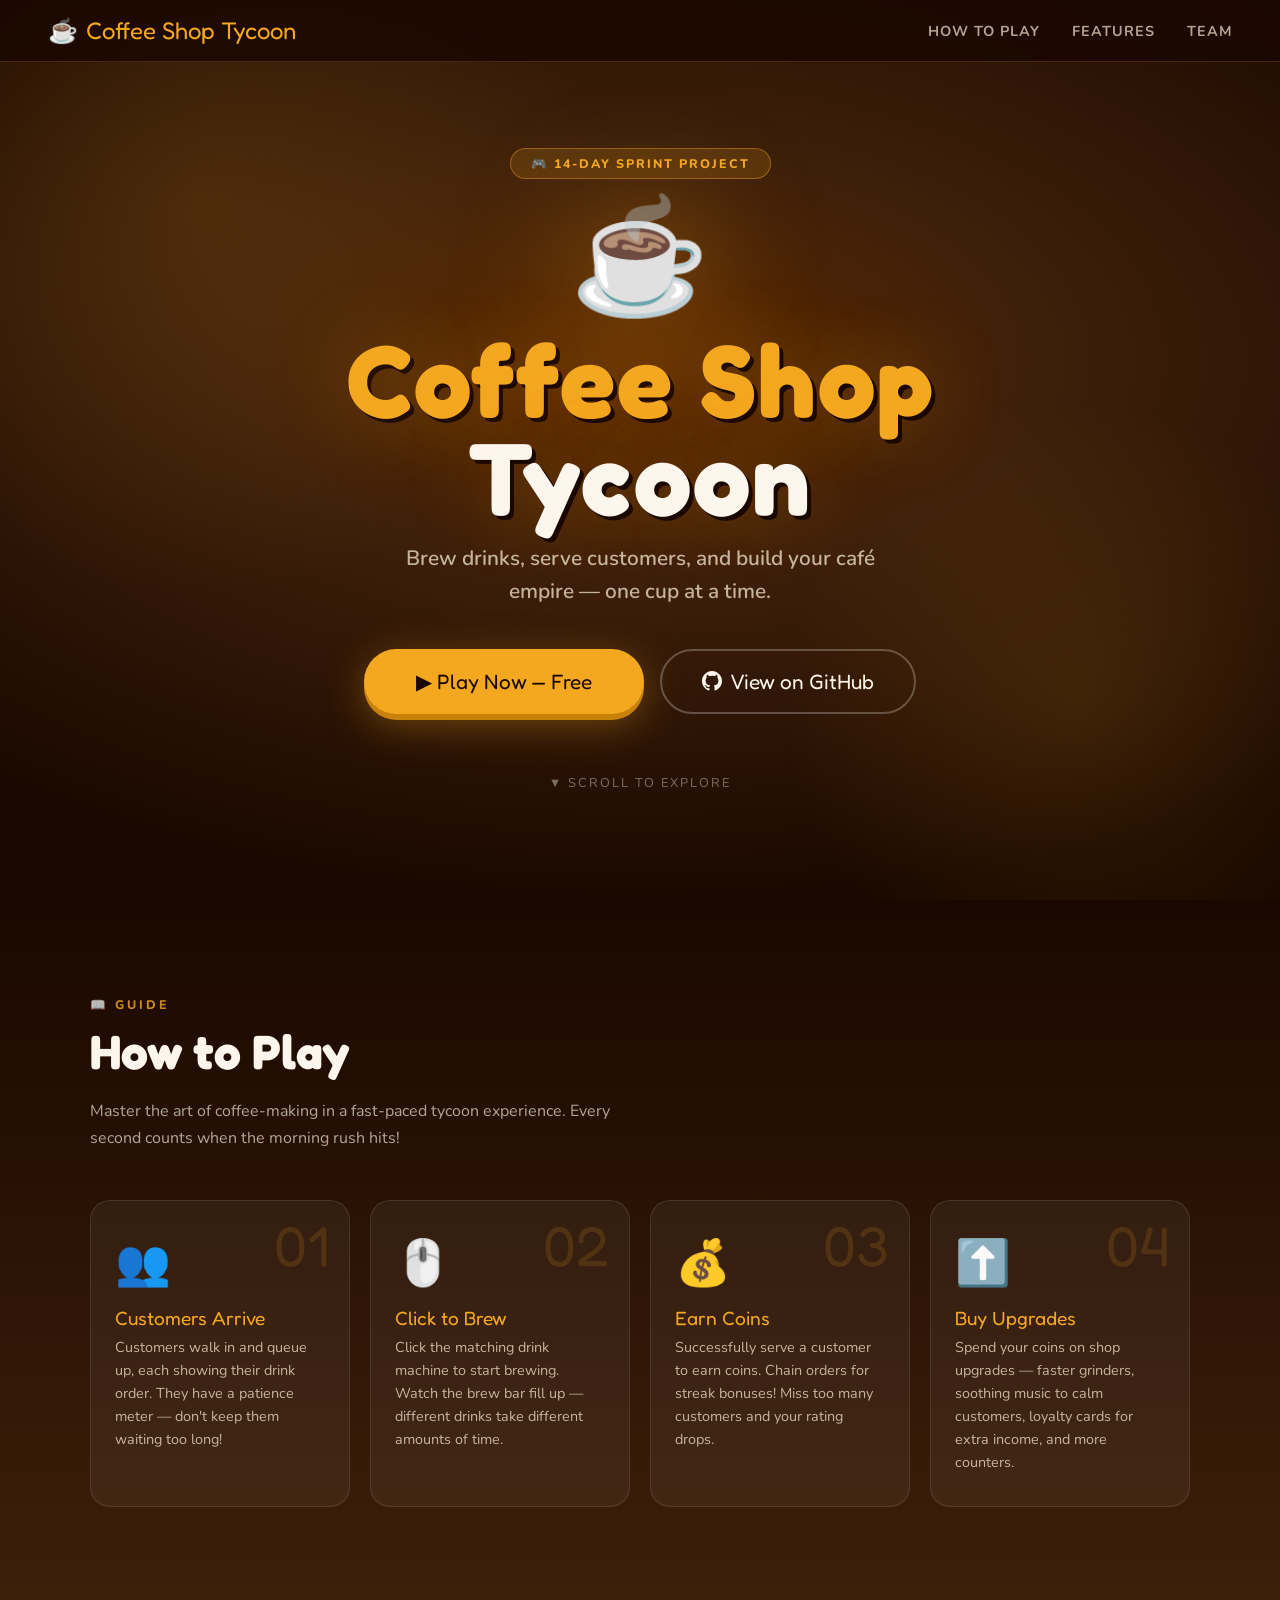
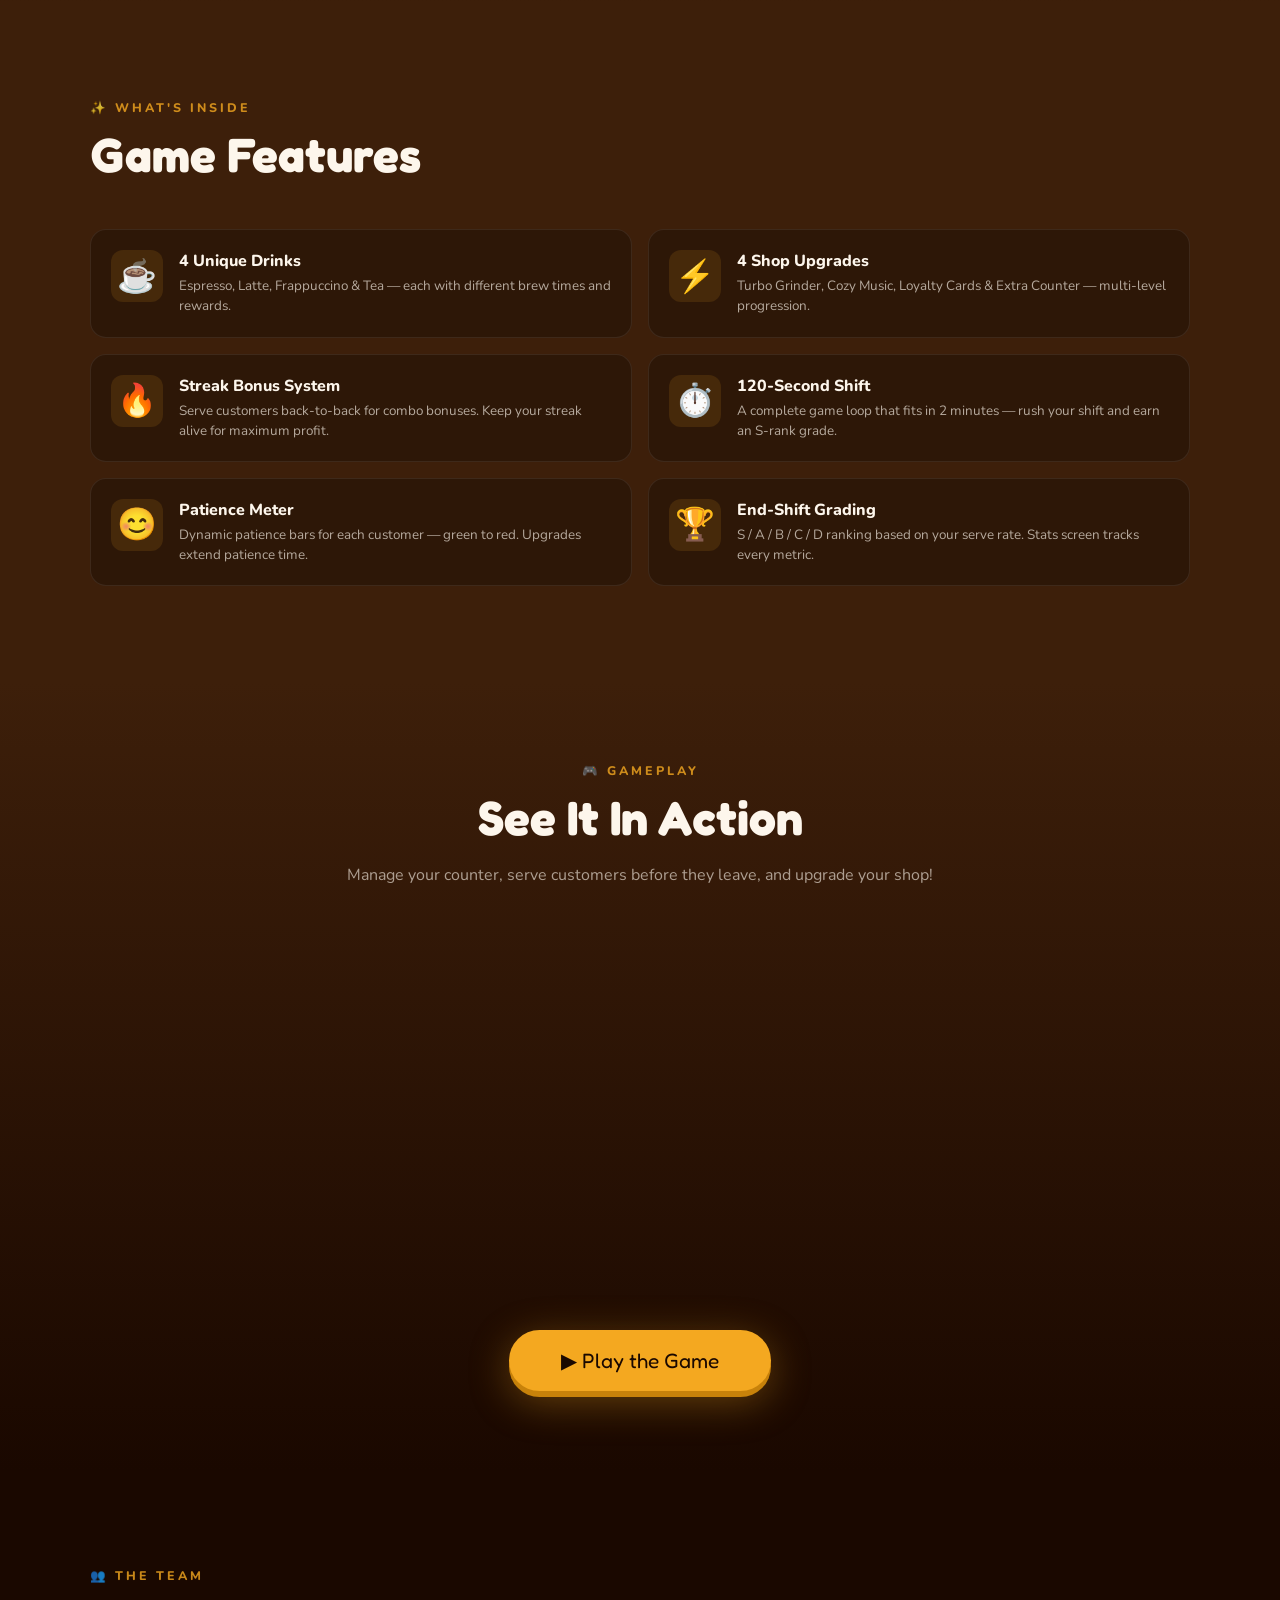
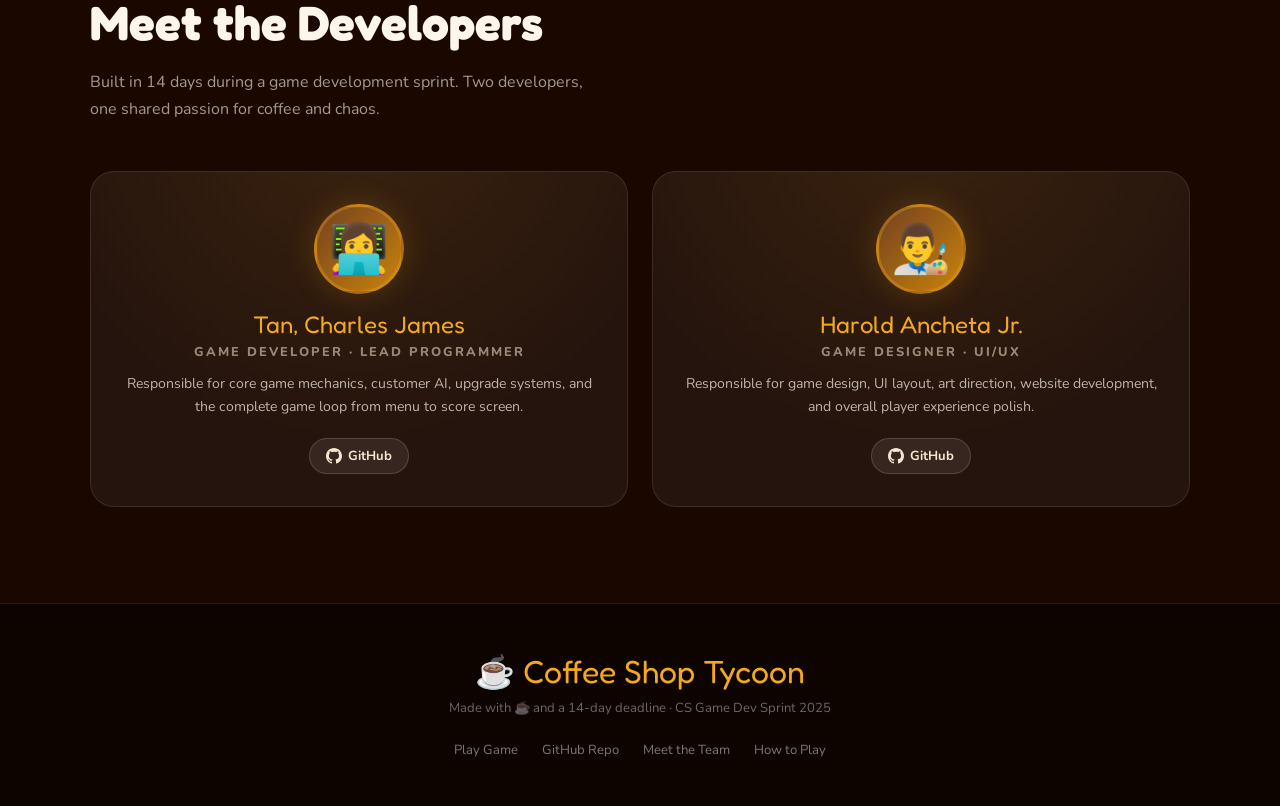
==== index.html @ 0ea5ef0b "Create index.html" ====
<!DOCTYPE html>
<html lang="en">
<head>
<meta charset="UTF-8">
<meta name="viewport" content="width=device-width, initial-scale=1.0">
<title>Coffee Shop Tycoon — Game Landing Page</title>
<link rel="icon" href="data:image/svg+xml,<svg xmlns='http://www.w3.org/2000/svg' viewBox='0 0 100 100'><text y='.9em' font-size='90'>☕</text></svg>">
<style>
@import url('https://fonts.googleapis.com/css2?family=Fredoka+One&family=Nunito:wght@400;600;700;800;900&display=swap');

*, *::before, *::after { margin: 0; padding: 0; box-sizing: border-box; }

:root {
  --brown-dark: #1a0800;
  --brown-mid: #3d1f0a;
  --brown-rich: #6b3a1f;
  --brown-light: #c8855a;
  --cream: #fdf6ec;
  --cream-dark: #f5e6cf;
  --gold: #f4a820;
  --gold-dark: #c8820a;
  --gold-light: #ffd070;
  --green: #4caf76;
  --red: #e05252;
}

html { scroll-behavior: smooth; }

body {
  font-family: 'Nunito', sans-serif;
  background: var(--brown-dark);
  color: var(--cream);
  overflow-x: hidden;
}

/* ===== NAV ===== */
nav {
  position: fixed;
  top: 0; left: 0; right: 0;
  z-index: 100;
  display: flex;
  align-items: center;
  justify-content: space-between;
  padding: 16px 48px;
  background: rgba(26,8,0,0.85);
  backdrop-filter: blur(16px);
  border-bottom: 1px solid rgba(244,168,32,0.2);
}

.nav-logo {
  font-family: 'Fredoka One', cursive;
  font-size: 1.5rem;
  color: var(--gold);
  text-decoration: none;
  display: flex;
  align-items: center;
  gap: 8px;
}

.nav-links { display: flex; gap: 32px; list-style: none; }
.nav-links a {
  text-decoration: none;
  color: var(--cream-dark);
  font-weight: 700;
  font-size: 0.9rem;
  letter-spacing: 1px;
  text-transform: uppercase;
  opacity: 0.7;
  transition: opacity 0.2s, color 0.2s;
}
.nav-links a:hover { opacity: 1; color: var(--gold); }

/* ===== HERO ===== */
.hero {
  min-height: 100vh;
  display: flex;
  flex-direction: column;
  align-items: center;
  justify-content: center;
  text-align: center;
  padding: 120px 24px 80px;
  position: relative;
  overflow: hidden;
  background: radial-gradient(ellipse 80% 60% at 50% 40%, #5a2800 0%, #3d1f0a 40%, #1a0800 100%);
}

.hero-bg {
  position: absolute;
  inset: 0;
  overflow: hidden;
  pointer-events: none;
}

.bg-circle {
  position: absolute;
  border-radius: 50%;
  background: radial-gradient(circle, rgba(244,168,32,0.12) 0%, transparent 70%);
}

.bc1 { width: 800px; height: 800px; top: -200px; left: -200px; }
.bc2 { width: 600px; height: 600px; bottom: -100px; right: -100px; }

.hero-badge {
  background: rgba(244,168,32,0.15);
  border: 1px solid rgba(244,168,32,0.4);
  border-radius: 50px;
  padding: 6px 20px;
  font-size: 0.78rem;
  font-weight: 800;
  letter-spacing: 2px;
  text-transform: uppercase;
  color: var(--gold);
  margin-bottom: 24px;
  display: inline-block;
}

.hero-cup {
  font-size: 7rem;
  line-height: 1;
  margin-bottom: 16px;
  filter: drop-shadow(0 0 60px rgba(244,168,32,0.5));
  animation: heroFloat 3s ease-in-out infinite;
}

@keyframes heroFloat {
  0%, 100% { transform: translateY(0) rotate(-3deg); }
  50% { transform: translateY(-16px) rotate(3deg); }
}

.hero h1 {
  font-family: 'Fredoka One', cursive;
  font-size: clamp(3.5rem, 8vw, 7rem);
  line-height: 0.95;
  color: var(--gold);
  text-shadow: 4px 4px 0 var(--brown-dark), 0 0 80px rgba(244,168,32,0.3);
  margin-bottom: 16px;
  letter-spacing: 2px;
}

.hero h1 span { color: var(--cream); }

.hero-tagline {
  font-size: clamp(1rem, 2vw, 1.3rem);
  color: var(--cream-dark);
  opacity: 0.75;
  max-width: 500px;
  line-height: 1.6;
  margin-bottom: 40px;
  font-weight: 600;
}

.hero-cta {
  display: flex;
  gap: 16px;
  flex-wrap: wrap;
  justify-content: center;
}

.btn-play {
  background: var(--gold);
  color: var(--brown-dark);
  text-decoration: none;
  border-radius: 50px;
  font-family: 'Fredoka One', cursive;
  font-size: 1.3rem;
  padding: 18px 52px;
  box-shadow: 0 6px 0 var(--gold-dark), 0 10px 40px rgba(244,168,32,0.35);
  transition: all 0.15s;
  display: inline-flex;
  align-items: center;
  gap: 8px;
}
.btn-play:hover { transform: translateY(-4px); box-shadow: 0 10px 0 var(--gold-dark), 0 16px 48px rgba(244,168,32,0.4); }
.btn-play:active { transform: translateY(2px); box-shadow: 0 3px 0 var(--gold-dark); }

.btn-outline {
  background: transparent;
  color: var(--cream);
  text-decoration: none;
  border: 2px solid rgba(255,255,255,0.25);
  border-radius: 50px;
  font-family: 'Fredoka One', cursive;
  font-size: 1.3rem;
  padding: 18px 40px;
  transition: all 0.15s;
  display: inline-flex;
  align-items: center;
  gap: 8px;
}
.btn-outline:hover { border-color: var(--gold); color: var(--gold); transform: translateY(-3px); }

.hero-scroll-hint {
  margin-top: 60px;
  font-size: 0.8rem;
  opacity: 0.4;
  letter-spacing: 2px;
  text-transform: uppercase;
  animation: bounce 2s infinite;
}
@keyframes bounce { 0%,100%{transform:translateY(0)}50%{transform:translateY(6px)} }

/* ===== SECTIONS ===== */
section { padding: 96px 24px; }

.section-inner {
  max-width: 1100px;
  margin: 0 auto;
}

.section-label {
  font-size: 0.78rem;
  font-weight: 800;
  letter-spacing: 3px;
  text-transform: uppercase;
  color: var(--gold);
  margin-bottom: 12px;
  opacity: 0.8;
}

.section-title {
  font-family: 'Fredoka One', cursive;
  font-size: clamp(2rem, 4vw, 3rem);
  line-height: 1.1;
  margin-bottom: 20px;
}

/* ===== HOW TO PLAY ===== */
#how-to-play {
  background: linear-gradient(180deg, var(--brown-dark) 0%, var(--brown-mid) 100%);
}

.steps-grid {
  display: grid;
  grid-template-columns: repeat(auto-fit, minmax(220px, 1fr));
  gap: 20px;
  margin-top: 48px;
}

.step-card {
  background: rgba(255,255,255,0.05);
  border: 1px solid rgba(255,255,255,0.1);
  border-radius: 20px;
  padding: 32px 24px;
  position: relative;
  transition: transform 0.2s, border-color 0.2s;
}

.step-card:hover {
  transform: translateY(-6px);
  border-color: rgba(244,168,32,0.4);
}

.step-num {
  font-family: 'Fredoka One', cursive;
  font-size: 3.5rem;
  color: rgba(244,168,32,0.15);
  position: absolute;
  top: 16px;
  right: 20px;
  line-height: 1;
}

.step-icon { font-size: 2.8rem; margin-bottom: 12px; }
.step-title { font-family: 'Fredoka One', cursive; font-size: 1.2rem; color: var(--gold); margin-bottom: 6px; }
.step-desc { font-size: 0.9rem; color: var(--cream-dark); opacity: 0.75; line-height: 1.6; }

/* ===== FEATURES ===== */
#features {
  background: var(--brown-mid);
}

.features-grid {
  display: grid;
  grid-template-columns: 1fr 1fr;
  gap: 16px;
  margin-top: 48px;
}

@media (max-width: 640px) { .features-grid { grid-template-columns: 1fr; } }

.feature-pill {
  display: flex;
  align-items: flex-start;
  gap: 16px;
  background: rgba(0,0,0,0.25);
  border-radius: 16px;
  padding: 20px;
  border: 1px solid rgba(255,255,255,0.08);
}

.feature-pill .fp-icon {
  font-size: 2rem;
  flex-shrink: 0;
  width: 52px;
  height: 52px;
  background: rgba(244,168,32,0.12);
  border-radius: 12px;
  display: flex;
  align-items: center;
  justify-content: center;
}

.fp-text .fp-title { font-weight: 800; font-size: 1rem; margin-bottom: 4px; }
.fp-text .fp-desc { font-size: 0.84rem; opacity: 0.65; line-height: 1.5; }

/* ===== PREVIEW ===== */
#preview {
  background: linear-gradient(180deg, var(--brown-mid) 0%, var(--brown-dark) 100%);
  text-align: center;
}

.preview-window {
  margin: 48px auto 0;
  max-width: 800px;
  background: var(--brown-dark);
  border: 2px solid rgba(244,168,32,0.3);
  border-radius: 20px;
  overflow: hidden;
  box-shadow: 0 30px 80px rgba(0,0,0,0.6), 0 0 0 1px rgba(244,168,32,0.1);
}

.preview-bar {
  background: #111;
  padding: 12px 16px;
  display: flex;
  align-items: center;
  gap: 8px;
}

.preview-dots { display: flex; gap: 6px; }
.dot { width: 12px; height: 12px; border-radius: 50%; }
.dot.red { background: #ff5f57; }
.dot.yellow { background: #febc2e; }
.dot.green { background: #28c840; }

.preview-url {
  flex: 1;
  text-align: center;
  font-size: 0.78rem;
  color: rgba(255,255,255,0.3);
  font-family: monospace;
}

.preview-game-mockup {
  padding: 40px;
  display: grid;
  grid-template-columns: 1fr auto;
  gap: 20px;
  align-items: center;
}

.mockup-screen {
  background: linear-gradient(135deg, #ffe5b0, #ffd080);
  border-radius: 12px;
  height: 240px;
  display: flex;
  flex-direction: column;
  align-items: center;
  justify-content: center;
  gap: 12px;
  border: 2px solid rgba(244,168,32,0.3);
}

.mockup-screen .m-title {
  font-family: 'Fredoka One', cursive;
  font-size: 2rem;
  color: var(--brown-dark);
}

.mockup-customers {
  display: flex;
  gap: 12px;
  font-size: 2rem;
}

.mockup-machines {
  display: flex;
  gap: 8px;
}

.mock-machine {
  background: white;
  border-radius: 10px;
  padding: 8px 12px;
  font-size: 1.4rem;
  border: 2px solid rgba(200,130,60,0.3);
  box-shadow: 0 3px 0 rgba(0,0,0,0.1);
  font-family: 'Fredoka One', cursive;
  font-size: 0.7rem;
  color: var(--brown-dark);
  text-align: center;
}

.mock-machine .mm-icon { font-size: 1.6rem; display: block; }

.mockup-panel {
  background: var(--brown-dark);
  border-radius: 12px;
  padding: 16px;
  width: 120px;
  height: 240px;
  border: 1px solid rgba(244,168,32,0.2);
}

.mock-upg {
  background: rgba(255,255,255,0.05);
  border-radius: 8px;
  padding: 8px;
  margin-bottom: 8px;
  font-size: 0.7rem;
  color: var(--cream-dark);
  opacity: 0.7;
}

/* ===== TEAM ===== */
#team {
  background: var(--brown-dark);
}

.team-grid {
  display: grid;
  grid-template-columns: repeat(auto-fit, minmax(280px, 1fr));
  gap: 24px;
  margin-top: 48px;
}

.team-card {
  background: rgba(255,255,255,0.05);
  border: 1px solid rgba(255,255,255,0.1);
  border-radius: 24px;
  padding: 32px;
  text-align: center;
  transition: transform 0.2s, border-color 0.2s, box-shadow 0.2s;
  position: relative;
  overflow: hidden;
}

.team-card::before {
  content: '';
  position: absolute;
  inset: 0;
  background: radial-gradient(circle at 50% -20%, rgba(244,168,32,0.1) 0%, transparent 70%);
  pointer-events: none;
}

.team-card:hover {
  transform: translateY(-8px);
  border-color: rgba(244,168,32,0.4);
  box-shadow: 0 20px 60px rgba(0,0,0,0.4);
}

.team-avatar {
  width: 90px;
  height: 90px;
  border-radius: 50%;
  background: linear-gradient(135deg, var(--brown-rich), var(--gold-dark));
  display: flex;
  align-items: center;
  justify-content: center;
  font-size: 3rem;
  margin: 0 auto 16px;
  border: 3px solid rgba(244,168,32,0.3);
  box-shadow: 0 0 30px rgba(244,168,32,0.2);
}

.team-name {
  font-family: 'Fredoka One', cursive;
  font-size: 1.5rem;
  color: var(--gold);
  margin-bottom: 4px;
}

.team-role {
  font-size: 0.8rem;
  font-weight: 800;
  letter-spacing: 2px;
  text-transform: uppercase;
  color: var(--cream-dark);
  opacity: 0.55;
  margin-bottom: 12px;
}

.team-desc {
  font-size: 0.88rem;
  line-height: 1.6;
  opacity: 0.7;
  margin-bottom: 20px;
}

.team-links { display: flex; gap: 10px; justify-content: center; }

.team-link {
  display: inline-flex;
  align-items: center;
  gap: 6px;
  text-decoration: none;
  background: rgba(255,255,255,0.08);
  border: 1px solid rgba(255,255,255,0.15);
  border-radius: 50px;
  padding: 8px 16px;
  font-size: 0.82rem;
  font-weight: 700;
  color: var(--cream-dark);
  transition: all 0.15s;
}

.team-link:hover {
  background: var(--gold);
  color: var(--brown-dark);
  border-color: var(--gold);
  transform: translateY(-2px);
}

.team-link svg { width: 16px; height: 16px; fill: currentColor; }

/* ===== FOOTER ===== */
footer {
  background: #0d0400;
  border-top: 1px solid rgba(244,168,32,0.15);
  padding: 48px 24px;
  text-align: center;
}

.footer-logo {
  font-family: 'Fredoka One', cursive;
  font-size: 2rem;
  color: var(--gold);
  margin-bottom: 8px;
}

.footer-sub {
  font-size: 0.82rem;
  opacity: 0.4;
  margin-bottom: 24px;
}

.footer-links { display: flex; gap: 24px; justify-content: center; }
.footer-links a {
  text-decoration: none;
  color: var(--cream-dark);
  font-size: 0.82rem;
  opacity: 0.5;
  transition: opacity 0.2s;
}
.footer-links a:hover { opacity: 1; color: var(--gold); }

/* ===== SCROLL ANIMATIONS ===== */
.reveal {
  opacity: 0;
  transform: translateY(30px);
  transition: opacity 0.6s ease, transform 0.6s ease;
}

.reveal.visible {
  opacity: 1;
  transform: translateY(0);
}

/* ===== RESPONSIVE ===== */
@media (max-width: 768px) {
  nav { padding: 14px 20px; }
  .nav-links { gap: 16px; }
  .preview-game-mockup { grid-template-columns: 1fr; }
  .mockup-panel { display: none; }
  .features-grid { grid-template-columns: 1fr; }
}
</style>
</head>
<body>

<!-- NAV -->
<nav>
  <a class="nav-logo" href="#"><span>☕</span> Coffee Shop Tycoon</a>
  <ul class="nav-links">
    <li><a href="#how-to-play">How to Play</a></li>
    <li><a href="#features">Features</a></li>
    <li><a href="#team">Team</a></li>
  </ul>
</nav>

<!-- HERO -->
<section class="hero">
  <div class="hero-bg">
    <div class="bg-circle bc1"></div>
    <div class="bg-circle bc2"></div>
  </div>
  <div class="hero-badge">🎮 14-Day Sprint Project</div>
  <div class="hero-cup">☕</div>
  <h1>Coffee Shop<br><span>Tycoon</span></h1>
  <p class="hero-tagline">Brew drinks, serve customers, and build your café empire — one cup at a time.</p>
  <div class="hero-cta">
    <a class="btn-play" href="game.html" target="_blank">▶ Play Now — Free</a>
    <a class="btn-outline" href="https://github.com/YOUR-USERNAME/coffee-shop-tycoon" target="_blank">
      <svg viewBox="0 0 24 24" fill="currentColor" width="20" height="20"><path d="M12 0C5.374 0 0 5.373 0 12c0 5.302 3.438 9.8 8.207 11.387.599.111.793-.261.793-.577v-2.234c-3.338.726-4.033-1.416-4.033-1.416-.546-1.387-1.333-1.756-1.333-1.756-1.089-.745.083-.729.083-.729 1.205.084 1.839 1.237 1.839 1.237 1.07 1.834 2.807 1.304 3.492.997.107-.775.418-1.305.762-1.604-2.665-.305-5.467-1.334-5.467-5.931 0-1.311.469-2.381 1.236-3.221-.124-.303-.535-1.524.117-3.176 0 0 1.008-.322 3.301 1.23A11.509 11.509 0 0112 5.803c1.02.005 2.047.138 3.006.404 2.291-1.552 3.297-1.23 3.297-1.23.653 1.653.242 2.874.118 3.176.77.84 1.235 1.911 1.235 3.221 0 4.609-2.807 5.624-5.479 5.921.43.372.823 1.102.823 2.222v3.293c0 .319.192.694.801.576C20.566 21.797 24 17.3 24 12c0-6.627-5.373-12-12-12z"/></svg>
      View on GitHub
    </a>
  </div>
  <div class="hero-scroll-hint">▼ Scroll to explore</div>
</section>

<!-- HOW TO PLAY -->
<section id="how-to-play">
  <div class="section-inner">
    <div class="section-label">📖 Guide</div>
    <h2 class="section-title">How to Play</h2>
    <p style="opacity:0.65;max-width:520px;line-height:1.7;">Master the art of coffee-making in a fast-paced tycoon experience. Every second counts when the morning rush hits!</p>

    <div class="steps-grid">
      <div class="step-card reveal">
        <div class="step-num">01</div>
        <div class="step-icon">👥</div>
        <div class="step-title">Customers Arrive</div>
        <div class="step-desc">Customers walk in and queue up, each showing their drink order. They have a patience meter — don't keep them waiting too long!</div>
      </div>
      <div class="step-card reveal">
        <div class="step-num">02</div>
        <div class="step-icon">🖱️</div>
        <div class="step-title">Click to Brew</div>
        <div class="step-desc">Click the matching drink machine to start brewing. Watch the brew bar fill up — different drinks take different amounts of time.</div>
      </div>
      <div class="step-card reveal">
        <div class="step-num">03</div>
        <div class="step-icon">💰</div>
        <div class="step-title">Earn Coins</div>
        <div class="step-desc">Successfully serve a customer to earn coins. Chain orders for streak bonuses! Miss too many customers and your rating drops.</div>
      </div>
      <div class="step-card reveal">
        <div class="step-num">04</div>
        <div class="step-icon">⬆️</div>
        <div class="step-title">Buy Upgrades</div>
        <div class="step-desc">Spend your coins on shop upgrades — faster grinders, soothing music to calm customers, loyalty cards for extra income, and more counters.</div>
      </div>
    </div>
  </div>
</section>

<!-- FEATURES -->
<section id="features">
  <div class="section-inner">
    <div class="section-label">✨ What's Inside</div>
    <h2 class="section-title">Game Features</h2>

    <div class="features-grid" style="margin-top:48px;">
      <div class="feature-pill reveal">
        <div class="fp-icon">☕</div>
        <div class="fp-text">
          <div class="fp-title">4 Unique Drinks</div>
          <div class="fp-desc">Espresso, Latte, Frappuccino & Tea — each with different brew times and rewards.</div>
        </div>
      </div>
      <div class="feature-pill reveal">
        <div class="fp-icon">⚡</div>
        <div class="fp-text">
          <div class="fp-title">4 Shop Upgrades</div>
          <div class="fp-desc">Turbo Grinder, Cozy Music, Loyalty Cards & Extra Counter — multi-level progression.</div>
        </div>
      </div>
      <div class="feature-pill reveal">
        <div class="fp-icon">🔥</div>
        <div class="fp-text">
          <div class="fp-title">Streak Bonus System</div>
          <div class="fp-desc">Serve customers back-to-back for combo bonuses. Keep your streak alive for maximum profit.</div>
        </div>
      </div>
      <div class="feature-pill reveal">
        <div class="fp-icon">⏱️</div>
        <div class="fp-text">
          <div class="fp-title">120-Second Shift</div>
          <div class="fp-desc">A complete game loop that fits in 2 minutes — rush your shift and earn an S-rank grade.</div>
        </div>
      </div>
      <div class="feature-pill reveal">
        <div class="fp-icon">😊</div>
        <div class="fp-text">
          <div class="fp-title">Patience Meter</div>
          <div class="fp-desc">Dynamic patience bars for each customer — green to red. Upgrades extend patience time.</div>
        </div>
      </div>
      <div class="feature-pill reveal">
        <div class="fp-icon">🏆</div>
        <div class="fp-text">
          <div class="fp-title">End-Shift Grading</div>
          <div class="fp-desc">S / A / B / C / D ranking based on your serve rate. Stats screen tracks every metric.</div>
        </div>
      </div>
    </div>
  </div>
</section>

<!-- PREVIEW -->
<section id="preview" style="background: linear-gradient(180deg, var(--brown-mid) 0%, var(--brown-dark) 100%); text-align:center; padding: 80px 24px;">
  <div class="section-inner">
    <div class="section-label">🎮 Gameplay</div>
    <h2 class="section-title">See It In Action</h2>
    <p style="opacity:0.6;margin-bottom:0;">Manage your counter, serve customers before they leave, and upgrade your shop!</p>

    <div class="preview-window reveal" style="margin-top:48px;">
      <div class="preview-bar">
        <div class="preview-dots">
          <div class="dot red"></div>
          <div class="dot yellow"></div>
          <div class="dot green"></div>
        </div>
        <div class="preview-url">☕ Coffee Shop Tycoon — Shift in Progress</div>
      </div>
      <div class="preview-game-mockup">
        <div class="mockup-screen">
          <div class="m-title">☕ Coffee Shop Tycoon</div>
          <div style="font-size:0.8rem;color:var(--brown-mid);font-weight:800;opacity:0.7;">CUSTOMER QUEUE</div>
          <div class="mockup-customers">👩 👨 👵</div>
          <div style="display:flex;gap:6px;margin-top:8px;">
            <div style="background:white;border-radius:6px;padding:3px 8px;font-size:0.65rem;font-weight:800;color:#3d1f0a;border:2px solid #c8855a;">☕ Espresso</div>
            <div style="background:white;border-radius:6px;padding:3px 8px;font-size:0.65rem;font-weight:800;color:#3d1f0a;border:2px solid #c8855a;">🥛 Latte</div>
            <div style="background:white;border-radius:6px;padding:3px 8px;font-size:0.65rem;font-weight:800;color:#3d1f0a;border:2px solid #c8855a;">🍵 Tea</div>
          </div>
          <div style="font-size:0.7rem;color:var(--brown-mid);opacity:0.6;margin-top:8px;">DRINK MACHINES</div>
          <div class="mockup-machines">
            <div class="mock-machine"><span class="mm-icon">☕</span>Espresso</div>
            <div class="mock-machine"><span class="mm-icon">🥛</span>Latte</div>
            <div class="mock-machine"><span class="mm-icon">🧊</span>Frappe</div>
            <div class="mock-machine"><span class="mm-icon">🍵</span>Tea</div>
          </div>
        </div>
        <div class="mockup-panel">
          <div style="font-family:'Fredoka One',cursive;font-size:0.8rem;color:var(--gold);text-align:center;padding-bottom:8px;border-bottom:1px solid rgba(255,255,255,0.1);margin-bottom:8px;">⬆ Upgrades</div>
          <div class="mock-upg">⚡ Turbo Grinder<br><span style="color:var(--gold);font-size:0.65rem;">$30</span></div>
          <div class="mock-upg">🎵 Cozy Music<br><span style="color:var(--gold);font-size:0.65rem;">$40</span></div>
          <div class="mock-upg">💳 Loyalty Cards<br><span style="color:var(--gold);font-size:0.65rem;">$50</span></div>
          <div class="mock-upg">🪑 Extra Counter<br><span style="color:var(--gold);font-size:0.65rem;">$60</span></div>
        </div>
      </div>
    </div>

    <a class="btn-play" href="game.html" target="_blank" style="margin-top:32px;display:inline-flex;">▶ Play the Game</a>
  </div>
</section>

<!-- TEAM -->
<section id="team">
  <div class="section-inner">
    <div class="section-label">👥 The Team</div>
    <h2 class="section-title">Meet the Developers</h2>
    <p style="opacity:0.6;max-width:500px;line-height:1.7;">Built in 14 days during a game development sprint. Two developers, one shared passion for coffee and chaos.</p>

    <div class="team-grid" style="margin-top:48px;">

      <!-- TEAM MEMBER 1 -->
      <div class="team-card reveal">
        <div class="team-avatar">👩‍💻</div>
        <div class="team-name">Tan, Charles James</div>
        <div class="team-role">Game Developer · Lead Programmer</div>
        <div class="team-desc">Responsible for core game mechanics, customer AI, upgrade systems, and the complete game loop from menu to score screen.</div>
        <div class="team-links">
          <a class="team-link" href="https://github.com/YOUR-USERNAME" target="_blank">
            <svg viewBox="0 0 24 24"><path d="M12 0C5.374 0 0 5.373 0 12c0 5.302 3.438 9.8 8.207 11.387.599.111.793-.261.793-.577v-2.234c-3.338.726-4.033-1.416-4.033-1.416-.546-1.387-1.333-1.756-1.333-1.756-1.089-.745.083-.729.083-.729 1.205.084 1.839 1.237 1.839 1.237 1.07 1.834 2.807 1.304 3.492.997.107-.775.418-1.305.762-1.604-2.665-.305-5.467-1.334-5.467-5.931 0-1.311.469-2.381 1.236-3.221-.124-.303-.535-1.524.117-3.176 0 0 1.008-.322 3.301 1.23A11.509 11.509 0 0112 5.803c1.02.005 2.047.138 3.006.404 2.291-1.552 3.297-1.23 3.297-1.23.653 1.653.242 2.874.118 3.176.77.84 1.235 1.911 1.235 3.221 0 4.609-2.807 5.624-5.479 5.921.43.372.823 1.102.823 2.222v3.293c0 .319.192.694.801.576C20.566 21.797 24 17.3 24 12c0-6.627-5.373-12-12-12z"/></svg>
            GitHub
          </a>
        </div>
      </div>

      <!-- TEAM MEMBER 2 -->
      <div class="team-card reveal">
        <div class="team-avatar">👨‍🎨</div>
        <div class="team-name">Harold Ancheta Jr.</div>
        <div class="team-role">Game Designer · UI/UX</div>
        <div class="team-desc">Responsible for game design, UI layout, art direction, website development, and overall player experience polish.</div>
        <div class="team-links">
          <a class="team-link" href="https://github.com/PARTNER-USERNAME" target="_blank">
            <svg viewBox="0 0 24 24"><path d="M12 0C5.374 0 0 5.373 0 12c0 5.302 3.438 9.8 8.207 11.387.599.111.793-.261.793-.577v-2.234c-3.338.726-4.033-1.416-4.033-1.416-.546-1.387-1.333-1.756-1.333-1.756-1.089-.745.083-.729.083-.729 1.205.084 1.839 1.237 1.839 1.237 1.07 1.834 2.807 1.304 3.492.997.107-.775.418-1.305.762-1.604-2.665-.305-5.467-1.334-5.467-5.931 0-1.311.469-2.381 1.236-3.221-.124-.303-.535-1.524.117-3.176 0 0 1.008-.322 3.301 1.23A11.509 11.509 0 0112 5.803c1.02.005 2.047.138 3.006.404 2.291-1.552 3.297-1.23 3.297-1.23.653 1.653.242 2.874.118 3.176.77.84 1.235 1.911 1.235 3.221 0 4.609-2.807 5.624-5.479 5.921.43.372.823 1.102.823 2.222v3.293c0 .319.192.694.801.576C20.566 21.797 24 17.3 24 12c0-6.627-5.373-12-12-12z"/></svg>
            GitHub
          </a>
        </div>
      </div>

    </div>
  </div>
</section>

<!-- FOOTER -->
<footer>
  <div class="footer-logo">☕ Coffee Shop Tycoon</div>
  <div class="footer-sub">Made with ☕ and a 14-day deadline · CS Game Dev Sprint 2025</div>
  <div class="footer-links">
    <a href="game.html">Play Game</a>
    <a href="https://github.com/YOUR-USERNAME/coffee-shop-tycoon">GitHub Repo</a>
    <a href="#team">Meet the Team</a>
    <a href="#how-to-play">How to Play</a>
  </div>
</footer>

<script>
// Scroll reveal
const reveals = document.querySelectorAll('.reveal');
const observer = new IntersectionObserver((entries) => {
  entries.forEach((e, i) => {
    if (e.isIntersecting) {
      setTimeout(() => e.target.classList.add('visible'), i * 80);
    }
  });
}, { threshold: 0.1 });
reveals.forEach(el => observer.observe(el));
</script>
</body>
</html>
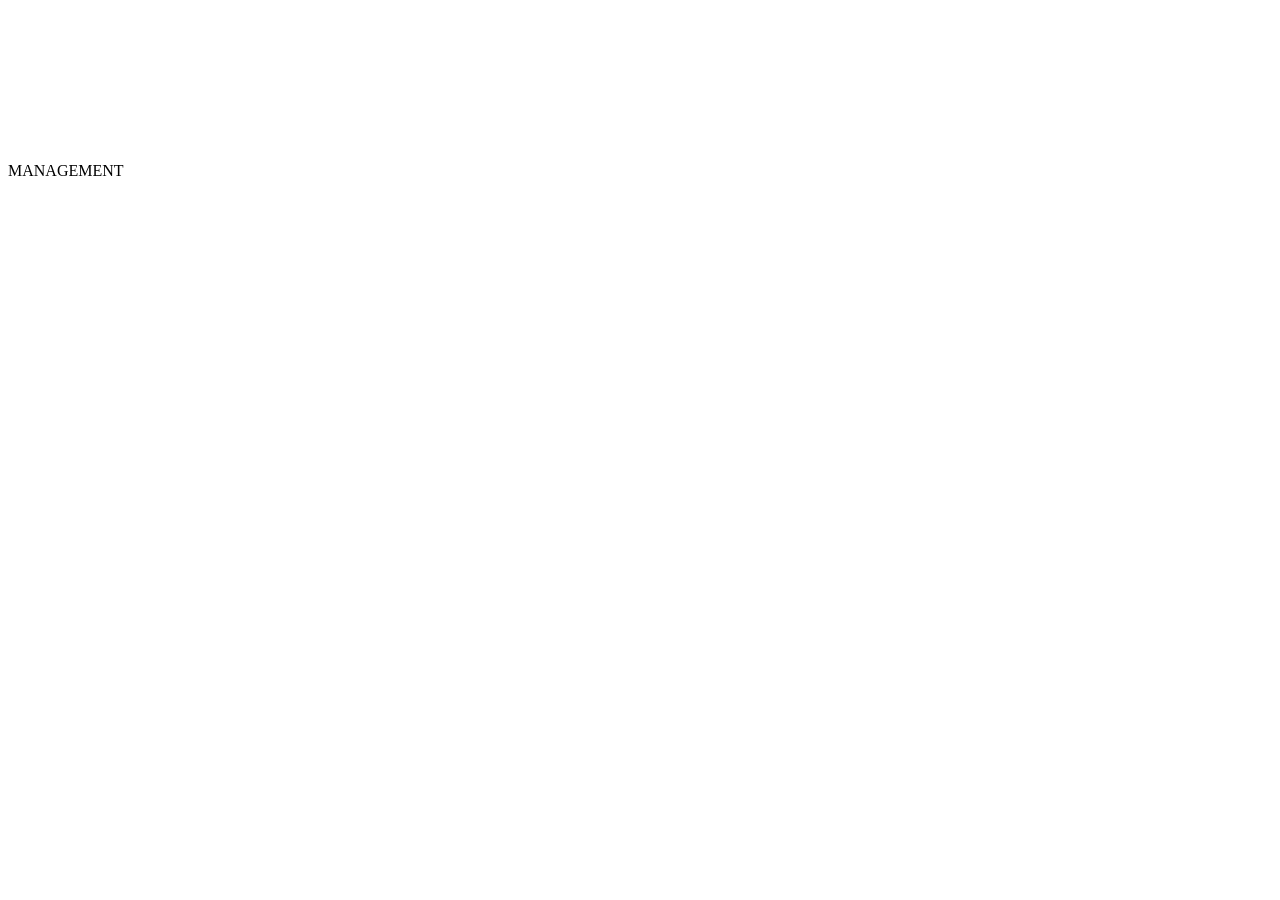
==== commit 8af30989: "Update index.html" ====
--- a/index.html
+++ b/index.html
@@ -1,804 +1,16 @@
+<!-- game.html - Main game file -->
 <!DOCTYPE html>
 <html lang="en">
 <head>
 <meta charset="UTF-8">
 <meta name="viewport" content="width=device-width, initial-scale=1.0">
-<title>Coffee Shop Tycoon — Game Landing Page</title>
-<link rel="icon" href="data:image/svg+xml,<svg xmlns='http://www.w3.org/2000/svg' viewBox='0 0 100 100'><text y='.9em' font-size='90'>☕</text></svg>">
-<style>
-@import url('https://fonts.googleapis.com/css2?family=Fredoka+One&family=Nunito:wght@400;600;700;800;900&display=swap');
-
-*, *::before, *::after { margin: 0; padding: 0; box-sizing: border-box; }
-
-:root {
-  --brown-dark: #1a0800;
-  --brown-mid: #3d1f0a;
-  --brown-rich: #6b3a1f;
-  --brown-light: #c8855a;
-  --cream: #fdf6ec;
-  --cream-dark: #f5e6cf;
-  --gold: #f4a820;
-  --gold-dark: #c8820a;
-  --gold-light: #ffd070;
-  --green: #4caf76;
-  --red: #e05252;
-}
-
-html { scroll-behavior: smooth; }
-
-body {
-  font-family: 'Nunito', sans-serif;
-  background: var(--brown-dark);
-  color: var(--cream);
-  overflow-x: hidden;
-}
-
-/* ===== NAV ===== */
-nav {
-  position: fixed;
-  top: 0; left: 0; right: 0;
-  z-index: 100;
-  display: flex;
-  align-items: center;
-  justify-content: space-between;
-  padding: 16px 48px;
-  background: rgba(26,8,0,0.85);
-  backdrop-filter: blur(16px);
-  border-bottom: 1px solid rgba(244,168,32,0.2);
-}
-
-.nav-logo {
-  font-family: 'Fredoka One', cursive;
-  font-size: 1.5rem;
-  color: var(--gold);
-  text-decoration: none;
-  display: flex;
-  align-items: center;
-  gap: 8px;
-}
-
-.nav-links { display: flex; gap: 32px; list-style: none; }
-.nav-links a {
-  text-decoration: none;
-  color: var(--cream-dark);
-  font-weight: 700;
-  font-size: 0.9rem;
-  letter-spacing: 1px;
-  text-transform: uppercase;
-  opacity: 0.7;
-  transition: opacity 0.2s, color 0.2s;
-}
-.nav-links a:hover { opacity: 1; color: var(--gold); }
-
-/* ===== HERO ===== */
-.hero {
-  min-height: 100vh;
-  display: flex;
-  flex-direction: column;
-  align-items: center;
-  justify-content: center;
-  text-align: center;
-  padding: 120px 24px 80px;
-  position: relative;
-  overflow: hidden;
-  background: radial-gradient(ellipse 80% 60% at 50% 40%, #5a2800 0%, #3d1f0a 40%, #1a0800 100%);
-}
-
-.hero-bg {
-  position: absolute;
-  inset: 0;
-  overflow: hidden;
-  pointer-events: none;
-}
-
-.bg-circle {
-  position: absolute;
-  border-radius: 50%;
-  background: radial-gradient(circle, rgba(244,168,32,0.12) 0%, transparent 70%);
-}
-
-.bc1 { width: 800px; height: 800px; top: -200px; left: -200px; }
-.bc2 { width: 600px; height: 600px; bottom: -100px; right: -100px; }
-
-.hero-badge {
-  background: rgba(244,168,32,0.15);
-  border: 1px solid rgba(244,168,32,0.4);
-  border-radius: 50px;
-  padding: 6px 20px;
-  font-size: 0.78rem;
-  font-weight: 800;
-  letter-spacing: 2px;
-  text-transform: uppercase;
-  color: var(--gold);
-  margin-bottom: 24px;
-  display: inline-block;
-}
-
-.hero-cup {
-  font-size: 7rem;
-  line-height: 1;
-  margin-bottom: 16px;
-  filter: drop-shadow(0 0 60px rgba(244,168,32,0.5));
-  animation: heroFloat 3s ease-in-out infinite;
-}
-
-@keyframes heroFloat {
-  0%, 100% { transform: translateY(0) rotate(-3deg); }
-  50% { transform: translateY(-16px) rotate(3deg); }
-}
-
-.hero h1 {
-  font-family: 'Fredoka One', cursive;
-  font-size: clamp(3.5rem, 8vw, 7rem);
-  line-height: 0.95;
-  color: var(--gold);
-  text-shadow: 4px 4px 0 var(--brown-dark), 0 0 80px rgba(244,168,32,0.3);
-  margin-bottom: 16px;
-  letter-spacing: 2px;
-}
-
-.hero h1 span { color: var(--cream); }
-
-.hero-tagline {
-  font-size: clamp(1rem, 2vw, 1.3rem);
-  color: var(--cream-dark);
-  opacity: 0.75;
-  max-width: 500px;
-  line-height: 1.6;
-  margin-bottom: 40px;
-  font-weight: 600;
-}
-
-.hero-cta {
-  display: flex;
-  gap: 16px;
-  flex-wrap: wrap;
-  justify-content: center;
-}
-
-.btn-play {
-  background: var(--gold);
-  color: var(--brown-dark);
-  text-decoration: none;
-  border-radius: 50px;
-  font-family: 'Fredoka One', cursive;
-  font-size: 1.3rem;
-  padding: 18px 52px;
-  box-shadow: 0 6px 0 var(--gold-dark), 0 10px 40px rgba(244,168,32,0.35);
-  transition: all 0.15s;
-  display: inline-flex;
-  align-items: center;
-  gap: 8px;
-}
-.btn-play:hover { transform: translateY(-4px); box-shadow: 0 10px 0 var(--gold-dark), 0 16px 48px rgba(244,168,32,0.4); }
-.btn-play:active { transform: translateY(2px); box-shadow: 0 3px 0 var(--gold-dark); }
-
-.btn-outline {
-  background: transparent;
-  color: var(--cream);
-  text-decoration: none;
-  border: 2px solid rgba(255,255,255,0.25);
-  border-radius: 50px;
-  font-family: 'Fredoka One', cursive;
-  font-size: 1.3rem;
-  padding: 18px 40px;
-  transition: all 0.15s;
-  display: inline-flex;
-  align-items: center;
-  gap: 8px;
-}
-.btn-outline:hover { border-color: var(--gold); color: var(--gold); transform: translateY(-3px); }
-
-.hero-scroll-hint {
-  margin-top: 60px;
-  font-size: 0.8rem;
-  opacity: 0.4;
-  letter-spacing: 2px;
-  text-transform: uppercase;
-  animation: bounce 2s infinite;
-}
-@keyframes bounce { 0%,100%{transform:translateY(0)}50%{transform:translateY(6px)} }
-
-/* ===== SECTIONS ===== */
-section { padding: 96px 24px; }
-
-.section-inner {
-  max-width: 1100px;
-  margin: 0 auto;
-}
-
-.section-label {
-  font-size: 0.78rem;
-  font-weight: 800;
-  letter-spacing: 3px;
-  text-transform: uppercase;
-  color: var(--gold);
-  margin-bottom: 12px;
-  opacity: 0.8;
-}
-
-.section-title {
-  font-family: 'Fredoka One', cursive;
-  font-size: clamp(2rem, 4vw, 3rem);
-  line-height: 1.1;
-  margin-bottom: 20px;
-}
-
-/* ===== HOW TO PLAY ===== */
-#how-to-play {
-  background: linear-gradient(180deg, var(--brown-dark) 0%, var(--brown-mid) 100%);
-}
-
-.steps-grid {
-  display: grid;
-  grid-template-columns: repeat(auto-fit, minmax(220px, 1fr));
-  gap: 20px;
-  margin-top: 48px;
-}
-
-.step-card {
-  background: rgba(255,255,255,0.05);
-  border: 1px solid rgba(255,255,255,0.1);
-  border-radius: 20px;
-  padding: 32px 24px;
-  position: relative;
-  transition: transform 0.2s, border-color 0.2s;
-}
-
-.step-card:hover {
-  transform: translateY(-6px);
-  border-color: rgba(244,168,32,0.4);
-}
-
-.step-num {
-  font-family: 'Fredoka One', cursive;
-  font-size: 3.5rem;
-  color: rgba(244,168,32,0.15);
-  position: absolute;
-  top: 16px;
-  right: 20px;
-  line-height: 1;
-}
-
-.step-icon { font-size: 2.8rem; margin-bottom: 12px; }
-.step-title { font-family: 'Fredoka One', cursive; font-size: 1.2rem; color: var(--gold); margin-bottom: 6px; }
-.step-desc { font-size: 0.9rem; color: var(--cream-dark); opacity: 0.75; line-height: 1.6; }
-
-/* ===== FEATURES ===== */
-#features {
-  background: var(--brown-mid);
-}
-
-.features-grid {
-  display: grid;
-  grid-template-columns: 1fr 1fr;
-  gap: 16px;
-  margin-top: 48px;
-}
-
-@media (max-width: 640px) { .features-grid { grid-template-columns: 1fr; } }
-
-.feature-pill {
-  display: flex;
-  align-items: flex-start;
-  gap: 16px;
-  background: rgba(0,0,0,0.25);
-  border-radius: 16px;
-  padding: 20px;
-  border: 1px solid rgba(255,255,255,0.08);
-}
-
-.feature-pill .fp-icon {
-  font-size: 2rem;
-  flex-shrink: 0;
-  width: 52px;
-  height: 52px;
-  background: rgba(244,168,32,0.12);
-  border-radius: 12px;
-  display: flex;
-  align-items: center;
-  justify-content: center;
-}
-
-.fp-text .fp-title { font-weight: 800; font-size: 1rem; margin-bottom: 4px; }
-.fp-text .fp-desc { font-size: 0.84rem; opacity: 0.65; line-height: 1.5; }
-
-/* ===== PREVIEW ===== */
-#preview {
-  background: linear-gradient(180deg, var(--brown-mid) 0%, var(--brown-dark) 100%);
-  text-align: center;
-}
-
-.preview-window {
-  margin: 48px auto 0;
-  max-width: 800px;
-  background: var(--brown-dark);
-  border: 2px solid rgba(244,168,32,0.3);
-  border-radius: 20px;
-  overflow: hidden;
-  box-shadow: 0 30px 80px rgba(0,0,0,0.6), 0 0 0 1px rgba(244,168,32,0.1);
-}
-
-.preview-bar {
-  background: #111;
-  padding: 12px 16px;
-  display: flex;
-  align-items: center;
-  gap: 8px;
-}
-
-.preview-dots { display: flex; gap: 6px; }
-.dot { width: 12px; height: 12px; border-radius: 50%; }
-.dot.red { background: #ff5f57; }
-.dot.yellow { background: #febc2e; }
-.dot.green { background: #28c840; }
-
-.preview-url {
-  flex: 1;
-  text-align: center;
-  font-size: 0.78rem;
-  color: rgba(255,255,255,0.3);
-  font-family: monospace;
-}
-
-.preview-game-mockup {
-  padding: 40px;
-  display: grid;
-  grid-template-columns: 1fr auto;
-  gap: 20px;
-  align-items: center;
-}
-
-.mockup-screen {
-  background: linear-gradient(135deg, #ffe5b0, #ffd080);
-  border-radius: 12px;
-  height: 240px;
-  display: flex;
-  flex-direction: column;
-  align-items: center;
-  justify-content: center;
-  gap: 12px;
-  border: 2px solid rgba(244,168,32,0.3);
-}
-
-.mockup-screen .m-title {
-  font-family: 'Fredoka One', cursive;
-  font-size: 2rem;
-  color: var(--brown-dark);
-}
-
-.mockup-customers {
-  display: flex;
-  gap: 12px;
-  font-size: 2rem;
-}
-
-.mockup-machines {
-  display: flex;
-  gap: 8px;
-}
-
-.mock-machine {
-  background: white;
-  border-radius: 10px;
-  padding: 8px 12px;
-  font-size: 1.4rem;
-  border: 2px solid rgba(200,130,60,0.3);
-  box-shadow: 0 3px 0 rgba(0,0,0,0.1);
-  font-family: 'Fredoka One', cursive;
-  font-size: 0.7rem;
-  color: var(--brown-dark);
-  text-align: center;
-}
-
-.mock-machine .mm-icon { font-size: 1.6rem; display: block; }
-
-.mockup-panel {
-  background: var(--brown-dark);
-  border-radius: 12px;
-  padding: 16px;
-  width: 120px;
-  height: 240px;
-  border: 1px solid rgba(244,168,32,0.2);
-}
-
-.mock-upg {
-  background: rgba(255,255,255,0.05);
-  border-radius: 8px;
-  padding: 8px;
-  margin-bottom: 8px;
-  font-size: 0.7rem;
-  color: var(--cream-dark);
-  opacity: 0.7;
-}
-
-/* ===== TEAM ===== */
-#team {
-  background: var(--brown-dark);
-}
-
-.team-grid {
-  display: grid;
-  grid-template-columns: repeat(auto-fit, minmax(280px, 1fr));
-  gap: 24px;
-  margin-top: 48px;
-}
-
-.team-card {
-  background: rgba(255,255,255,0.05);
-  border: 1px solid rgba(255,255,255,0.1);
-  border-radius: 24px;
-  padding: 32px;
-  text-align: center;
-  transition: transform 0.2s, border-color 0.2s, box-shadow 0.2s;
-  position: relative;
-  overflow: hidden;
-}
-
-.team-card::before {
-  content: '';
-  position: absolute;
-  inset: 0;
-  background: radial-gradient(circle at 50% -20%, rgba(244,168,32,0.1) 0%, transparent 70%);
-  pointer-events: none;
-}
-
-.team-card:hover {
-  transform: translateY(-8px);
-  border-color: rgba(244,168,32,0.4);
-  box-shadow: 0 20px 60px rgba(0,0,0,0.4);
-}
-
-.team-avatar {
-  width: 90px;
-  height: 90px;
-  border-radius: 50%;
-  background: linear-gradient(135deg, var(--brown-rich), var(--gold-dark));
-  display: flex;
-  align-items: center;
-  justify-content: center;
-  font-size: 3rem;
-  margin: 0 auto 16px;
-  border: 3px solid rgba(244,168,32,0.3);
-  box-shadow: 0 0 30px rgba(244,168,32,0.2);
-}
-
-.team-name {
-  font-family: 'Fredoka One', cursive;
-  font-size: 1.5rem;
-  color: var(--gold);
-  margin-bottom: 4px;
-}
-
-.team-role {
-  font-size: 0.8rem;
-  font-weight: 800;
-  letter-spacing: 2px;
-  text-transform: uppercase;
-  color: var(--cream-dark);
-  opacity: 0.55;
-  margin-bottom: 12px;
-}
-
-.team-desc {
-  font-size: 0.88rem;
-  line-height: 1.6;
-  opacity: 0.7;
-  margin-bottom: 20px;
-}
-
-.team-links { display: flex; gap: 10px; justify-content: center; }
-
-.team-link {
-  display: inline-flex;
-  align-items: center;
-  gap: 6px;
-  text-decoration: none;
-  background: rgba(255,255,255,0.08);
-  border: 1px solid rgba(255,255,255,0.15);
-  border-radius: 50px;
-  padding: 8px 16px;
-  font-size: 0.82rem;
-  font-weight: 700;
-  color: var(--cream-dark);
-  transition: all 0.15s;
-}
-
-.team-link:hover {
-  background: var(--gold);
-  color: var(--brown-dark);
-  border-color: var(--gold);
-  transform: translateY(-2px);
-}
-
-.team-link svg { width: 16px; height: 16px; fill: currentColor; }
-
-/* ===== FOOTER ===== */
-footer {
-  background: #0d0400;
-  border-top: 1px solid rgba(244,168,32,0.15);
-  padding: 48px 24px;
-  text-align: center;
-}
-
-.footer-logo {
-  font-family: 'Fredoka One', cursive;
-  font-size: 2rem;
-  color: var(--gold);
-  margin-bottom: 8px;
-}
-
-.footer-sub {
-  font-size: 0.82rem;
-  opacity: 0.4;
-  margin-bottom: 24px;
-}
-
-.footer-links { display: flex; gap: 24px; justify-content: center; }
-.footer-links a {
-  text-decoration: none;
-  color: var(--cream-dark);
-  font-size: 0.82rem;
-  opacity: 0.5;
-  transition: opacity 0.2s;
-}
-.footer-links a:hover { opacity: 1; color: var(--gold); }
-
-/* ===== SCROLL ANIMATIONS ===== */
-.reveal {
-  opacity: 0;
-  transform: translateY(30px);
-  transition: opacity 0.6s ease, transform 0.6s ease;
-}
-
-.reveal.visible {
-  opacity: 1;
-  transform: translateY(0);
-}
-
-/* ===== RESPONSIVE ===== */
-@media (max-width: 768px) {
-  nav { padding: 14px 20px; }
-  .nav-links { gap: 16px; }
-  .preview-game-mockup { grid-template-columns: 1fr; }
-  .mockup-panel { display: none; }
-  .features-grid { grid-template-columns: 1fr; }
-}
-</style>
+<title>Coffee Shop Tycoon – Hard Mode Rebalanced</title>
+<link rel="stylesheet" href="style.css">
 </head>
 <body>
-
-<!-- NAV -->
-<nav>
-  <a class="nav-logo" href="#"><span>☕</span> Coffee Shop Tycoon</a>
-  <ul class="nav-links">
-    <li><a href="#how-to-play">How to Play</a></li>
-    <li><a href="#features">Features</a></li>
-    <li><a href="#team">Team</a></li>
-  </ul>
-</nav>
-
-<!-- HERO -->
-<section class="hero">
-  <div class="hero-bg">
-    <div class="bg-circle bc1"></div>
-    <div class="bg-circle bc2"></div>
-  </div>
-  <div class="hero-badge">🎮 14-Day Sprint Project</div>
-  <div class="hero-cup">☕</div>
-  <h1>Coffee Shop<br><span>Tycoon</span></h1>
-  <p class="hero-tagline">Brew drinks, serve customers, and build your café empire — one cup at a time.</p>
-  <div class="hero-cta">
-    <a class="btn-play" href="game.html" target="_blank">▶ Play Now — Free</a>
-    <a class="btn-outline" href="https://github.com/YOUR-USERNAME/coffee-shop-tycoon" target="_blank">
-      <svg viewBox="0 0 24 24" fill="currentColor" width="20" height="20"><path d="M12 0C5.374 0 0 5.373 0 12c0 5.302 3.438 9.8 8.207 11.387.599.111.793-.261.793-.577v-2.234c-3.338.726-4.033-1.416-4.033-1.416-.546-1.387-1.333-1.756-1.333-1.756-1.089-.745.083-.729.083-.729 1.205.084 1.839 1.237 1.839 1.237 1.07 1.834 2.807 1.304 3.492.997.107-.775.418-1.305.762-1.604-2.665-.305-5.467-1.334-5.467-5.931 0-1.311.469-2.381 1.236-3.221-.124-.303-.535-1.524.117-3.176 0 0 1.008-.322 3.301 1.23A11.509 11.509 0 0112 5.803c1.02.005 2.047.138 3.006.404 2.291-1.552 3.297-1.23 3.297-1.23.653 1.653.242 2.874.118 3.176.77.84 1.235 1.911 1.235 3.221 0 4.609-2.807 5.624-5.479 5.921.43.372.823 1.102.823 2.222v3.293c0 .319.192.694.801.576C20.566 21.797 24 17.3 24 12c0-6.627-5.373-12-12-12z"/></svg>
-      View on GitHub
-    </a>
-  </div>
-  <div class="hero-scroll-hint">▼ Scroll to explore</div>
-</section>
-
-<!-- HOW TO PLAY -->
-<section id="how-to-play">
-  <div class="section-inner">
-    <div class="section-label">📖 Guide</div>
-    <h2 class="section-title">How to Play</h2>
-    <p style="opacity:0.65;max-width:520px;line-height:1.7;">Master the art of coffee-making in a fast-paced tycoon experience. Every second counts when the morning rush hits!</p>
-
-    <div class="steps-grid">
-      <div class="step-card reveal">
-        <div class="step-num">01</div>
-        <div class="step-icon">👥</div>
-        <div class="step-title">Customers Arrive</div>
-        <div class="step-desc">Customers walk in and queue up, each showing their drink order. They have a patience meter — don't keep them waiting too long!</div>
-      </div>
-      <div class="step-card reveal">
-        <div class="step-num">02</div>
-        <div class="step-icon">🖱️</div>
-        <div class="step-title">Click to Brew</div>
-        <div class="step-desc">Click the matching drink machine to start brewing. Watch the brew bar fill up — different drinks take different amounts of time.</div>
-      </div>
-      <div class="step-card reveal">
-        <div class="step-num">03</div>
-        <div class="step-icon">💰</div>
-        <div class="step-title">Earn Coins</div>
-        <div class="step-desc">Successfully serve a customer to earn coins. Chain orders for streak bonuses! Miss too many customers and your rating drops.</div>
-      </div>
-      <div class="step-card reveal">
-        <div class="step-num">04</div>
-        <div class="step-icon">⬆️</div>
-        <div class="step-title">Buy Upgrades</div>
-        <div class="step-desc">Spend your coins on shop upgrades — faster grinders, soothing music to calm customers, loyalty cards for extra income, and more counters.</div>
-      </div>
-    </div>
-  </div>
-</section>
-
-<!-- FEATURES -->
-<section id="features">
-  <div class="section-inner">
-    <div class="section-label">✨ What's Inside</div>
-    <h2 class="section-title">Game Features</h2>
-
-    <div class="features-grid" style="margin-top:48px;">
-      <div class="feature-pill reveal">
-        <div class="fp-icon">☕</div>
-        <div class="fp-text">
-          <div class="fp-title">4 Unique Drinks</div>
-          <div class="fp-desc">Espresso, Latte, Frappuccino & Tea — each with different brew times and rewards.</div>
-        </div>
-      </div>
-      <div class="feature-pill reveal">
-        <div class="fp-icon">⚡</div>
-        <div class="fp-text">
-          <div class="fp-title">4 Shop Upgrades</div>
-          <div class="fp-desc">Turbo Grinder, Cozy Music, Loyalty Cards & Extra Counter — multi-level progression.</div>
-        </div>
-      </div>
-      <div class="feature-pill reveal">
-        <div class="fp-icon">🔥</div>
-        <div class="fp-text">
-          <div class="fp-title">Streak Bonus System</div>
-          <div class="fp-desc">Serve customers back-to-back for combo bonuses. Keep your streak alive for maximum profit.</div>
-        </div>
-      </div>
-      <div class="feature-pill reveal">
-        <div class="fp-icon">⏱️</div>
-        <div class="fp-text">
-          <div class="fp-title">120-Second Shift</div>
-          <div class="fp-desc">A complete game loop that fits in 2 minutes — rush your shift and earn an S-rank grade.</div>
-        </div>
-      </div>
-      <div class="feature-pill reveal">
-        <div class="fp-icon">😊</div>
-        <div class="fp-text">
-          <div class="fp-title">Patience Meter</div>
-          <div class="fp-desc">Dynamic patience bars for each customer — green to red. Upgrades extend patience time.</div>
-        </div>
-      </div>
-      <div class="feature-pill reveal">
-        <div class="fp-icon">🏆</div>
-        <div class="fp-text">
-          <div class="fp-title">End-Shift Grading</div>
-          <div class="fp-desc">S / A / B / C / D ranking based on your serve rate. Stats screen tracks every metric.</div>
-        </div>
-      </div>
-    </div>
-  </div>
-</section>
-
-<!-- PREVIEW -->
-<section id="preview" style="background: linear-gradient(180deg, var(--brown-mid) 0%, var(--brown-dark) 100%); text-align:center; padding: 80px 24px;">
-  <div class="section-inner">
-    <div class="section-label">🎮 Gameplay</div>
-    <h2 class="section-title">See It In Action</h2>
-    <p style="opacity:0.6;margin-bottom:0;">Manage your counter, serve customers before they leave, and upgrade your shop!</p>
-
-    <div class="preview-window reveal" style="margin-top:48px;">
-      <div class="preview-bar">
-        <div class="preview-dots">
-          <div class="dot red"></div>
-          <div class="dot yellow"></div>
-          <div class="dot green"></div>
-        </div>
-        <div class="preview-url">☕ Coffee Shop Tycoon — Shift in Progress</div>
-      </div>
-      <div class="preview-game-mockup">
-        <div class="mockup-screen">
-          <div class="m-title">☕ Coffee Shop Tycoon</div>
-          <div style="font-size:0.8rem;color:var(--brown-mid);font-weight:800;opacity:0.7;">CUSTOMER QUEUE</div>
-          <div class="mockup-customers">👩 👨 👵</div>
-          <div style="display:flex;gap:6px;margin-top:8px;">
-            <div style="background:white;border-radius:6px;padding:3px 8px;font-size:0.65rem;font-weight:800;color:#3d1f0a;border:2px solid #c8855a;">☕ Espresso</div>
-            <div style="background:white;border-radius:6px;padding:3px 8px;font-size:0.65rem;font-weight:800;color:#3d1f0a;border:2px solid #c8855a;">🥛 Latte</div>
-            <div style="background:white;border-radius:6px;padding:3px 8px;font-size:0.65rem;font-weight:800;color:#3d1f0a;border:2px solid #c8855a;">🍵 Tea</div>
-          </div>
-          <div style="font-size:0.7rem;color:var(--brown-mid);opacity:0.6;margin-top:8px;">DRINK MACHINES</div>
-          <div class="mockup-machines">
-            <div class="mock-machine"><span class="mm-icon">☕</span>Espresso</div>
-            <div class="mock-machine"><span class="mm-icon">🥛</span>Latte</div>
-            <div class="mock-machine"><span class="mm-icon">🧊</span>Frappe</div>
-            <div class="mock-machine"><span class="mm-icon">🍵</span>Tea</div>
-          </div>
-        </div>
-        <div class="mockup-panel">
-          <div style="font-family:'Fredoka One',cursive;font-size:0.8rem;color:var(--gold);text-align:center;padding-bottom:8px;border-bottom:1px solid rgba(255,255,255,0.1);margin-bottom:8px;">⬆ Upgrades</div>
-          <div class="mock-upg">⚡ Turbo Grinder<br><span style="color:var(--gold);font-size:0.65rem;">$30</span></div>
-          <div class="mock-upg">🎵 Cozy Music<br><span style="color:var(--gold);font-size:0.65rem;">$40</span></div>
-          <div class="mock-upg">💳 Loyalty Cards<br><span style="color:var(--gold);font-size:0.65rem;">$50</span></div>
-          <div class="mock-upg">🪑 Extra Counter<br><span style="color:var(--gold);font-size:0.65rem;">$60</span></div>
-        </div>
-      </div>
-    </div>
-
-    <a class="btn-play" href="game.html" target="_blank" style="margin-top:32px;display:inline-flex;">▶ Play the Game</a>
-  </div>
-</section>
-
-<!-- TEAM -->
-<section id="team">
-  <div class="section-inner">
-    <div class="section-label">👥 The Team</div>
-    <h2 class="section-title">Meet the Developers</h2>
-    <p style="opacity:0.6;max-width:500px;line-height:1.7;">Built in 14 days during a game development sprint. Two developers, one shared passion for coffee and chaos.</p>
-
-    <div class="team-grid" style="margin-top:48px;">
-
-      <!-- TEAM MEMBER 1 -->
-      <div class="team-card reveal">
-        <div class="team-avatar">👩‍💻</div>
-        <div class="team-name">Tan, Charles James</div>
-        <div class="team-role">Game Developer · Lead Programmer</div>
-        <div class="team-desc">Responsible for core game mechanics, customer AI, upgrade systems, and the complete game loop from menu to score screen.</div>
-        <div class="team-links">
-          <a class="team-link" href="https://github.com/YOUR-USERNAME" target="_blank">
-            <svg viewBox="0 0 24 24"><path d="M12 0C5.374 0 0 5.373 0 12c0 5.302 3.438 9.8 8.207 11.387.599.111.793-.261.793-.577v-2.234c-3.338.726-4.033-1.416-4.033-1.416-.546-1.387-1.333-1.756-1.333-1.756-1.089-.745.083-.729.083-.729 1.205.084 1.839 1.237 1.839 1.237 1.07 1.834 2.807 1.304 3.492.997.107-.775.418-1.305.762-1.604-2.665-.305-5.467-1.334-5.467-5.931 0-1.311.469-2.381 1.236-3.221-.124-.303-.535-1.524.117-3.176 0 0 1.008-.322 3.301 1.23A11.509 11.509 0 0112 5.803c1.02.005 2.047.138 3.006.404 2.291-1.552 3.297-1.23 3.297-1.23.653 1.653.242 2.874.118 3.176.77.84 1.235 1.911 1.235 3.221 0 4.609-2.807 5.624-5.479 5.921.43.372.823 1.102.823 2.222v3.293c0 .319.192.694.801.576C20.566 21.797 24 17.3 24 12c0-6.627-5.373-12-12-12z"/></svg>
-            GitHub
-          </a>
-        </div>
-      </div>
-
-      <!-- TEAM MEMBER 2 -->
-      <div class="team-card reveal">
-        <div class="team-avatar">👨‍🎨</div>
-        <div class="team-name">Harold Ancheta Jr.</div>
-        <div class="team-role">Game Designer · UI/UX</div>
-        <div class="team-desc">Responsible for game design, UI layout, art direction, website development, and overall player experience polish.</div>
-        <div class="team-links">
-          <a class="team-link" href="https://github.com/PARTNER-USERNAME" target="_blank">
-            <svg viewBox="0 0 24 24"><path d="M12 0C5.374 0 0 5.373 0 12c0 5.302 3.438 9.8 8.207 11.387.599.111.793-.261.793-.577v-2.234c-3.338.726-4.033-1.416-4.033-1.416-.546-1.387-1.333-1.756-1.333-1.756-1.089-.745.083-.729.083-.729 1.205.084 1.839 1.237 1.839 1.237 1.07 1.834 2.807 1.304 3.492.997.107-.775.418-1.305.762-1.604-2.665-.305-5.467-1.334-5.467-5.931 0-1.311.469-2.381 1.236-3.221-.124-.303-.535-1.524.117-3.176 0 0 1.008-.322 3.301 1.23A11.509 11.509 0 0112 5.803c1.02.005 2.047.138 3.006.404 2.291-1.552 3.297-1.23 3.297-1.23.653 1.653.242 2.874.118 3.176.77.84 1.235 1.911 1.235 3.221 0 4.609-2.807 5.624-5.479 5.921.43.372.823 1.102.823 2.222v3.293c0 .319.192.694.801.576C20.566 21.797 24 17.3 24 12c0-6.627-5.373-12-12-12z"/></svg>
-            GitHub
-          </a>
-        </div>
-      </div>
-
-    </div>
-  </div>
-</section>
-
-<!-- FOOTER -->
-<footer>
-  <div class="footer-logo">☕ Coffee Shop Tycoon</div>
-  <div class="footer-sub">Made with ☕ and a 14-day deadline · CS Game Dev Sprint 2025</div>
-  <div class="footer-links">
-    <a href="game.html">Play Game</a>
-    <a href="https://github.com/YOUR-USERNAME/coffee-shop-tycoon">GitHub Repo</a>
-    <a href="#team">Meet the Team</a>
-    <a href="#how-to-play">How to Play</a>
-  </div>
-</footer>
-
-<script>
-// Scroll reveal
-const reveals = document.querySelectorAll('.reveal');
-const observer = new IntersectionObserver((entries) => {
-  entries.forEach((e, i) => {
-    if (e.isIntersecting) {
-      setTimeout(() => e.target.classList.add('visible'), i * 80);
-    }
-  });
-}, { threshold: 0.1 });
-reveals.forEach(el => observer.observe(el));
-</script>
+<canvas id="c"></canvas>
+<div id="upgrade-panel"><div class="upg-title">MANAGEMENT</div></div>
+<div id="event-log"></div>
+<script src="script.js"></script>
 </body>
 </html>
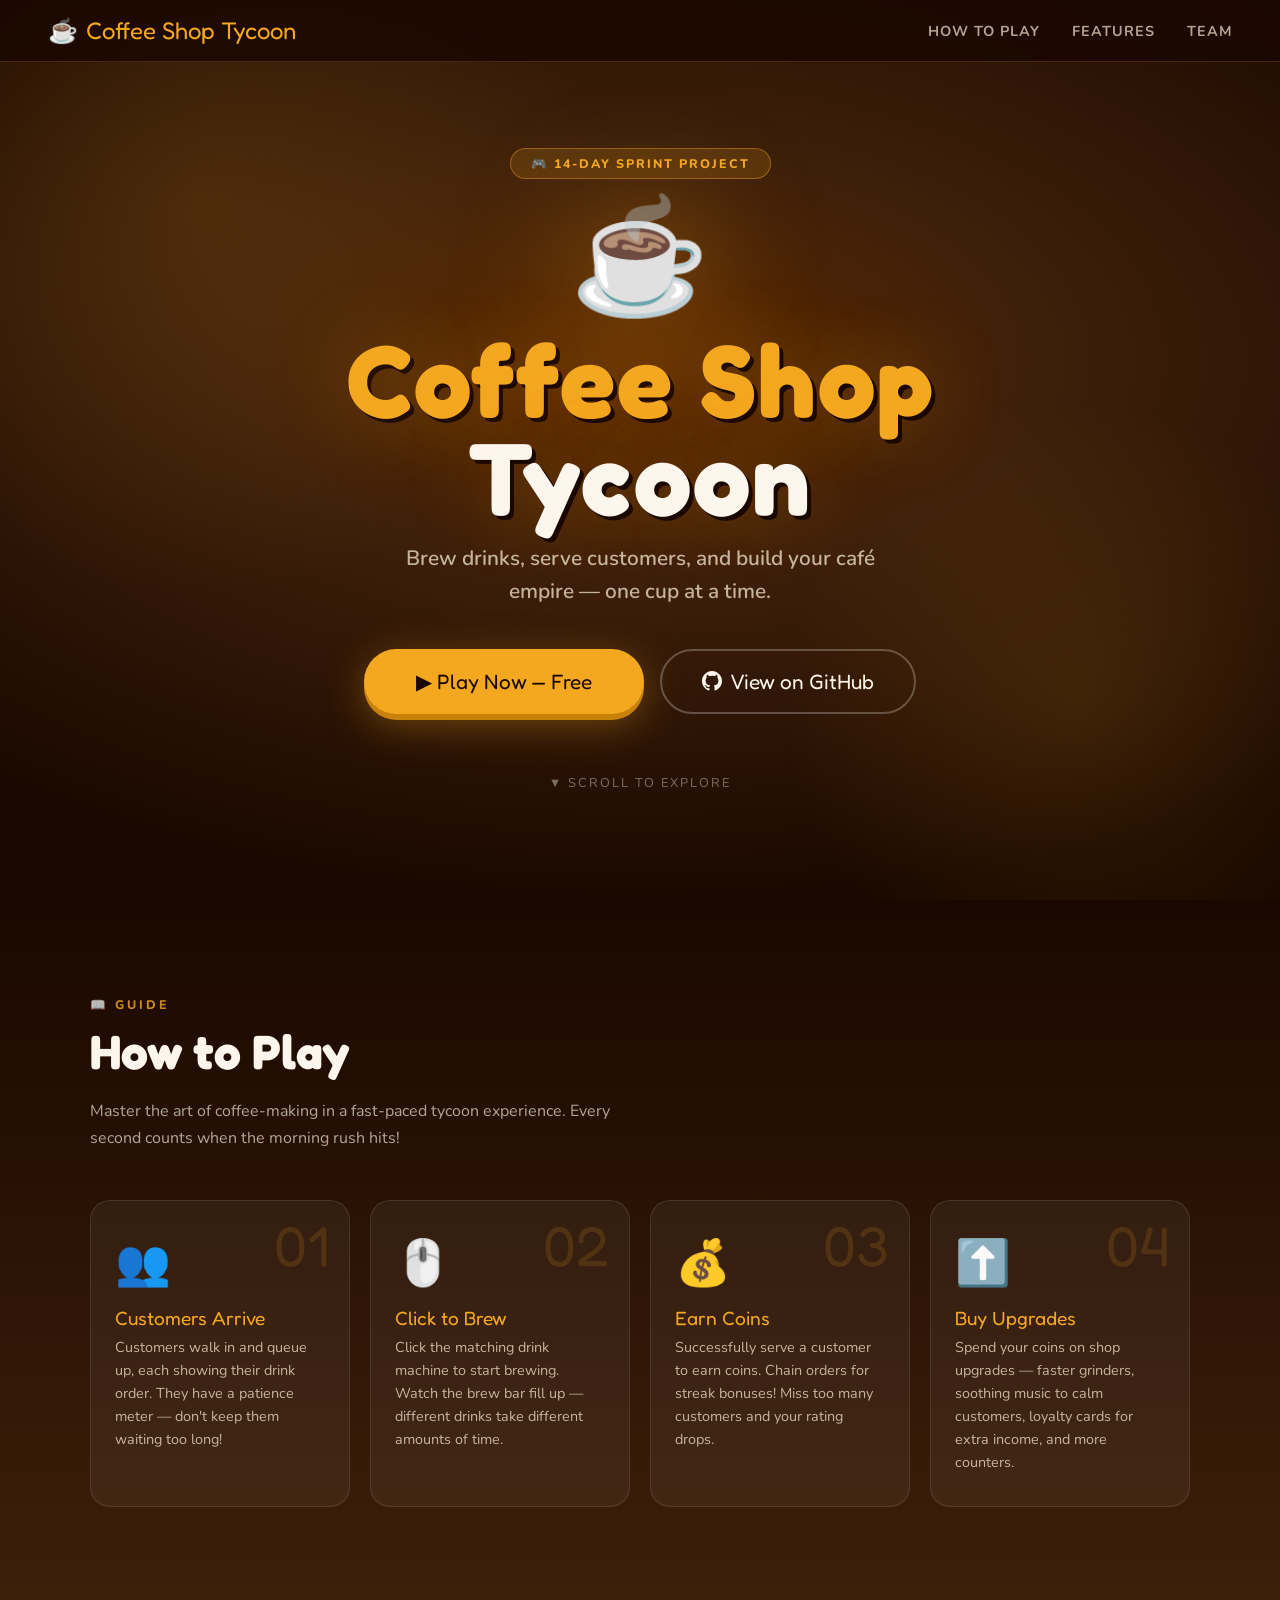
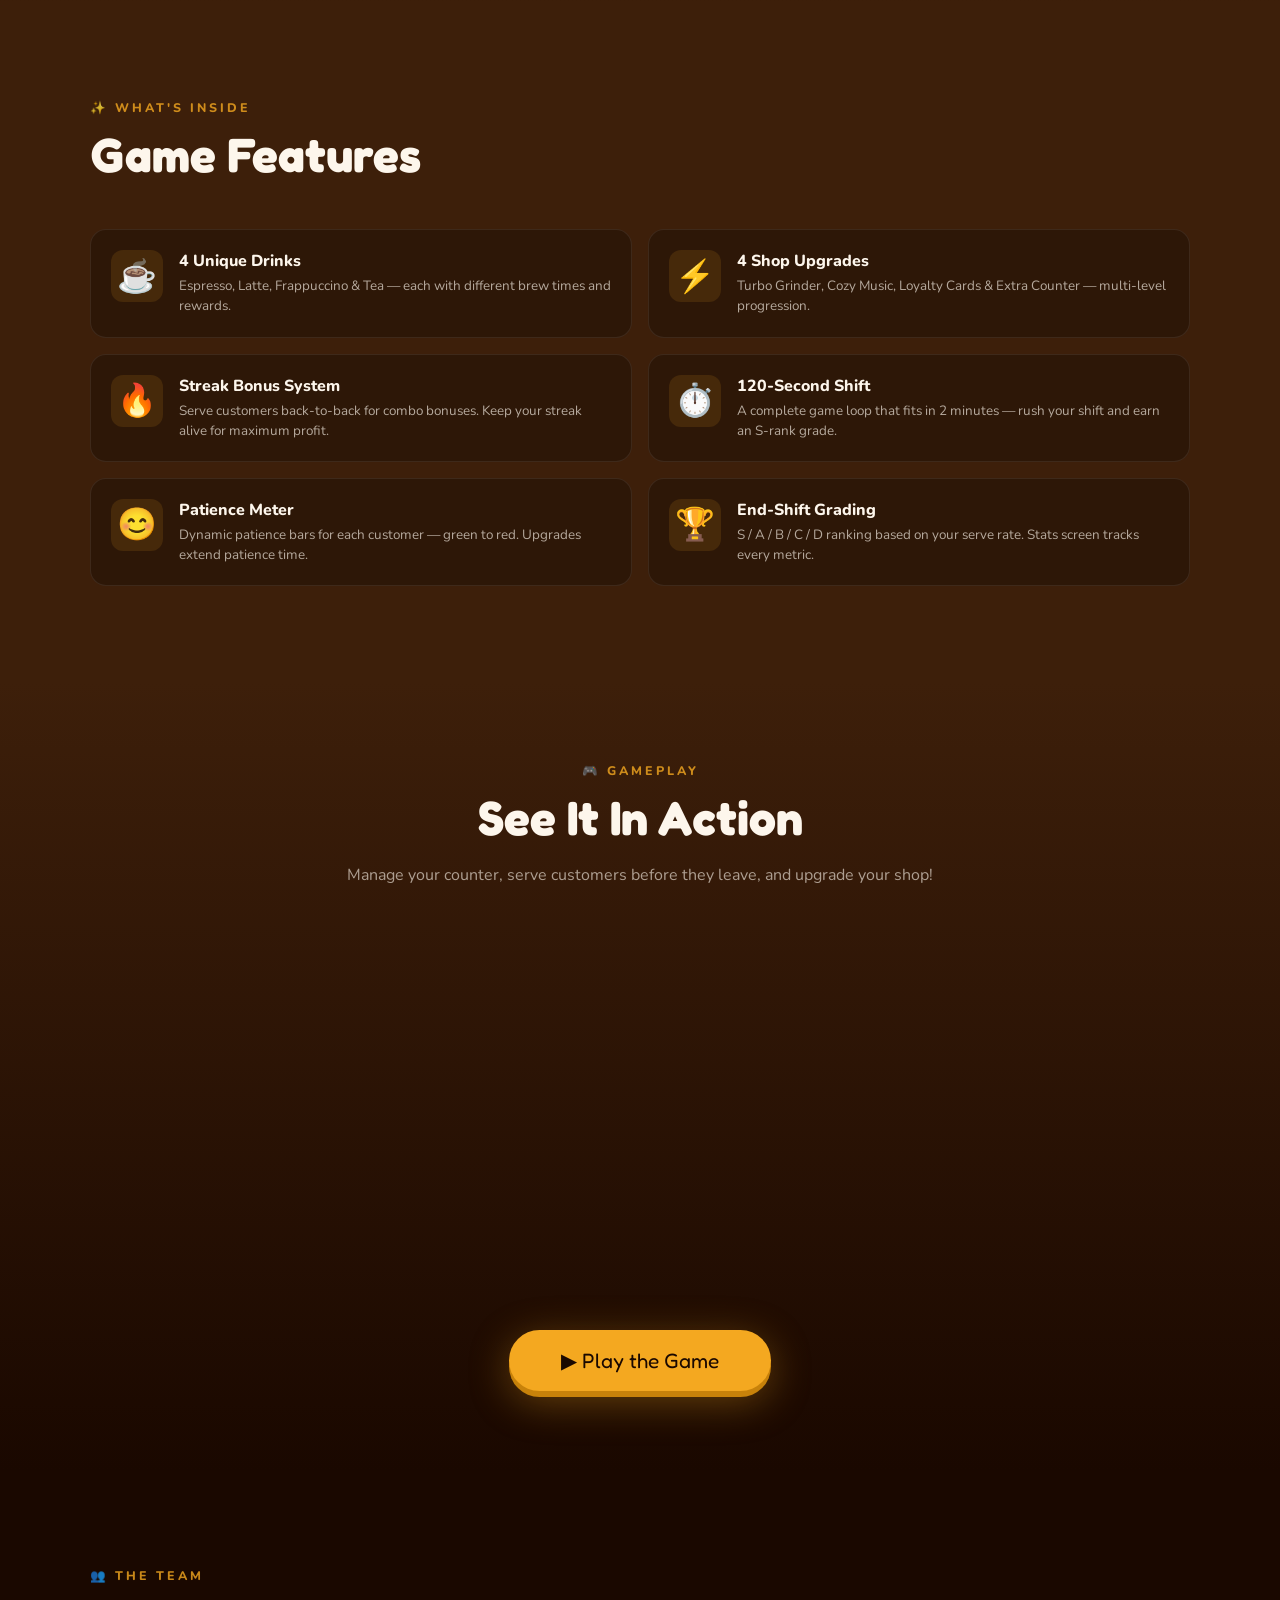
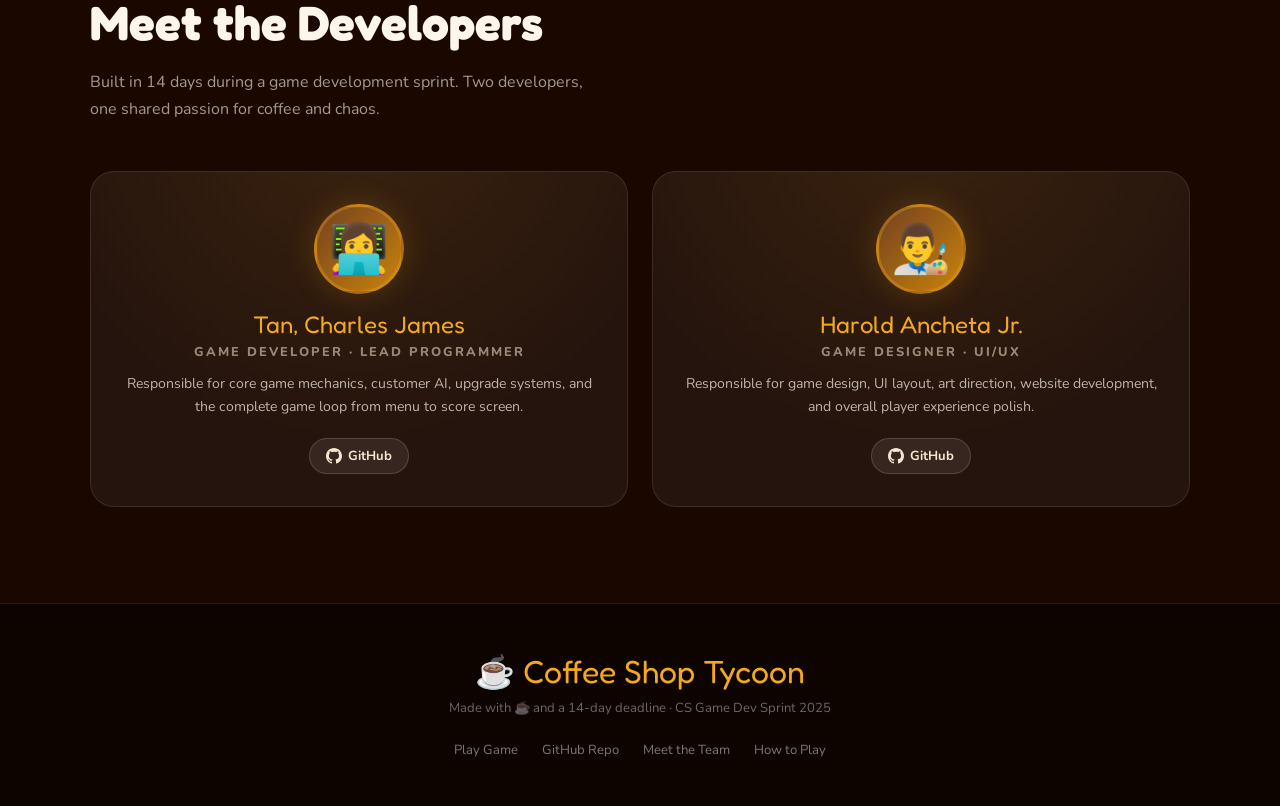
==== commit c9c211b3: "Revise index.html for landing page enhancements Updated the landing page title and added favicon. In" ====
--- a/index.html
+++ b/index.html
@@ -1,16 +1,805 @@
-<!-- game.html - Main game file -->
+<!-- index.html - Landing page (unchanged) -->
 <!DOCTYPE html>
 <html lang="en">
 <head>
 <meta charset="UTF-8">
 <meta name="viewport" content="width=device-width, initial-scale=1.0">
-<title>Coffee Shop Tycoon – Hard Mode Rebalanced</title>
-<link rel="stylesheet" href="style.css">
+<title>Coffee Shop Tycoon — Game Landing Page</title>
+<link rel="icon" href="data:image/svg+xml,<svg xmlns='http://www.w3.org/2000/svg' viewBox='0 0 100 100'><text y='.9em' font-size='90'>☕</text></svg>">
+<style>
+@import url('https://fonts.googleapis.com/css2?family=Fredoka+One&family=Nunito:wght@400;600;700;800;900&display=swap');
+
+*, *::before, *::after { margin: 0; padding: 0; box-sizing: border-box; }
+
+:root {
+  --brown-dark: #1a0800;
+  --brown-mid: #3d1f0a;
+  --brown-rich: #6b3a1f;
+  --brown-light: #c8855a;
+  --cream: #fdf6ec;
+  --cream-dark: #f5e6cf;
+  --gold: #f4a820;
+  --gold-dark: #c8820a;
+  --gold-light: #ffd070;
+  --green: #4caf76;
+  --red: #e05252;
+}
+
+html { scroll-behavior: smooth; }
+
+body {
+  font-family: 'Nunito', sans-serif;
+  background: var(--brown-dark);
+  color: var(--cream);
+  overflow-x: hidden;
+}
+
+/* ===== NAV ===== */
+nav {
+  position: fixed;
+  top: 0; left: 0; right: 0;
+  z-index: 100;
+  display: flex;
+  align-items: center;
+  justify-content: space-between;
+  padding: 16px 48px;
+  background: rgba(26,8,0,0.85);
+  backdrop-filter: blur(16px);
+  border-bottom: 1px solid rgba(244,168,32,0.2);
+}
+
+.nav-logo {
+  font-family: 'Fredoka One', cursive;
+  font-size: 1.5rem;
+  color: var(--gold);
+  text-decoration: none;
+  display: flex;
+  align-items: center;
+  gap: 8px;
+}
+
+.nav-links { display: flex; gap: 32px; list-style: none; }
+.nav-links a {
+  text-decoration: none;
+  color: var(--cream-dark);
+  font-weight: 700;
+  font-size: 0.9rem;
+  letter-spacing: 1px;
+  text-transform: uppercase;
+  opacity: 0.7;
+  transition: opacity 0.2s, color 0.2s;
+}
+.nav-links a:hover { opacity: 1; color: var(--gold); }
+
+/* ===== HERO ===== */
+.hero {
+  min-height: 100vh;
+  display: flex;
+  flex-direction: column;
+  align-items: center;
+  justify-content: center;
+  text-align: center;
+  padding: 120px 24px 80px;
+  position: relative;
+  overflow: hidden;
+  background: radial-gradient(ellipse 80% 60% at 50% 40%, #5a2800 0%, #3d1f0a 40%, #1a0800 100%);
+}
+
+.hero-bg {
+  position: absolute;
+  inset: 0;
+  overflow: hidden;
+  pointer-events: none;
+}
+
+.bg-circle {
+  position: absolute;
+  border-radius: 50%;
+  background: radial-gradient(circle, rgba(244,168,32,0.12) 0%, transparent 70%);
+}
+
+.bc1 { width: 800px; height: 800px; top: -200px; left: -200px; }
+.bc2 { width: 600px; height: 600px; bottom: -100px; right: -100px; }
+
+.hero-badge {
+  background: rgba(244,168,32,0.15);
+  border: 1px solid rgba(244,168,32,0.4);
+  border-radius: 50px;
+  padding: 6px 20px;
+  font-size: 0.78rem;
+  font-weight: 800;
+  letter-spacing: 2px;
+  text-transform: uppercase;
+  color: var(--gold);
+  margin-bottom: 24px;
+  display: inline-block;
+}
+
+.hero-cup {
+  font-size: 7rem;
+  line-height: 1;
+  margin-bottom: 16px;
+  filter: drop-shadow(0 0 60px rgba(244,168,32,0.5));
+  animation: heroFloat 3s ease-in-out infinite;
+}
+
+@keyframes heroFloat {
+  0%, 100% { transform: translateY(0) rotate(-3deg); }
+  50% { transform: translateY(-16px) rotate(3deg); }
+}
+
+.hero h1 {
+  font-family: 'Fredoka One', cursive;
+  font-size: clamp(3.5rem, 8vw, 7rem);
+  line-height: 0.95;
+  color: var(--gold);
+  text-shadow: 4px 4px 0 var(--brown-dark), 0 0 80px rgba(244,168,32,0.3);
+  margin-bottom: 16px;
+  letter-spacing: 2px;
+}
+
+.hero h1 span { color: var(--cream); }
+
+.hero-tagline {
+  font-size: clamp(1rem, 2vw, 1.3rem);
+  color: var(--cream-dark);
+  opacity: 0.75;
+  max-width: 500px;
+  line-height: 1.6;
+  margin-bottom: 40px;
+  font-weight: 600;
+}
+
+.hero-cta {
+  display: flex;
+  gap: 16px;
+  flex-wrap: wrap;
+  justify-content: center;
+}
+
+.btn-play {
+  background: var(--gold);
+  color: var(--brown-dark);
+  text-decoration: none;
+  border-radius: 50px;
+  font-family: 'Fredoka One', cursive;
+  font-size: 1.3rem;
+  padding: 18px 52px;
+  box-shadow: 0 6px 0 var(--gold-dark), 0 10px 40px rgba(244,168,32,0.35);
+  transition: all 0.15s;
+  display: inline-flex;
+  align-items: center;
+  gap: 8px;
+}
+.btn-play:hover { transform: translateY(-4px); box-shadow: 0 10px 0 var(--gold-dark), 0 16px 48px rgba(244,168,32,0.4); }
+.btn-play:active { transform: translateY(2px); box-shadow: 0 3px 0 var(--gold-dark); }
+
+.btn-outline {
+  background: transparent;
+  color: var(--cream);
+  text-decoration: none;
+  border: 2px solid rgba(255,255,255,0.25);
+  border-radius: 50px;
+  font-family: 'Fredoka One', cursive;
+  font-size: 1.3rem;
+  padding: 18px 40px;
+  transition: all 0.15s;
+  display: inline-flex;
+  align-items: center;
+  gap: 8px;
+}
+.btn-outline:hover { border-color: var(--gold); color: var(--gold); transform: translateY(-3px); }
+
+.hero-scroll-hint {
+  margin-top: 60px;
+  font-size: 0.8rem;
+  opacity: 0.4;
+  letter-spacing: 2px;
+  text-transform: uppercase;
+  animation: bounce 2s infinite;
+}
+@keyframes bounce { 0%,100%{transform:translateY(0)}50%{transform:translateY(6px)} }
+
+/* ===== SECTIONS ===== */
+section { padding: 96px 24px; }
+
+.section-inner {
+  max-width: 1100px;
+  margin: 0 auto;
+}
+
+.section-label {
+  font-size: 0.78rem;
+  font-weight: 800;
+  letter-spacing: 3px;
+  text-transform: uppercase;
+  color: var(--gold);
+  margin-bottom: 12px;
+  opacity: 0.8;
+}
+
+.section-title {
+  font-family: 'Fredoka One', cursive;
+  font-size: clamp(2rem, 4vw, 3rem);
+  line-height: 1.1;
+  margin-bottom: 20px;
+}
+
+/* ===== HOW TO PLAY ===== */
+#how-to-play {
+  background: linear-gradient(180deg, var(--brown-dark) 0%, var(--brown-mid) 100%);
+}
+
+.steps-grid {
+  display: grid;
+  grid-template-columns: repeat(auto-fit, minmax(220px, 1fr));
+  gap: 20px;
+  margin-top: 48px;
+}
+
+.step-card {
+  background: rgba(255,255,255,0.05);
+  border: 1px solid rgba(255,255,255,0.1);
+  border-radius: 20px;
+  padding: 32px 24px;
+  position: relative;
+  transition: transform 0.2s, border-color 0.2s;
+}
+
+.step-card:hover {
+  transform: translateY(-6px);
+  border-color: rgba(244,168,32,0.4);
+}
+
+.step-num {
+  font-family: 'Fredoka One', cursive;
+  font-size: 3.5rem;
+  color: rgba(244,168,32,0.15);
+  position: absolute;
+  top: 16px;
+  right: 20px;
+  line-height: 1;
+}
+
+.step-icon { font-size: 2.8rem; margin-bottom: 12px; }
+.step-title { font-family: 'Fredoka One', cursive; font-size: 1.2rem; color: var(--gold); margin-bottom: 6px; }
+.step-desc { font-size: 0.9rem; color: var(--cream-dark); opacity: 0.75; line-height: 1.6; }
+
+/* ===== FEATURES ===== */
+#features {
+  background: var(--brown-mid);
+}
+
+.features-grid {
+  display: grid;
+  grid-template-columns: 1fr 1fr;
+  gap: 16px;
+  margin-top: 48px;
+}
+
+@media (max-width: 640px) { .features-grid { grid-template-columns: 1fr; } }
+
+.feature-pill {
+  display: flex;
+  align-items: flex-start;
+  gap: 16px;
+  background: rgba(0,0,0,0.25);
+  border-radius: 16px;
+  padding: 20px;
+  border: 1px solid rgba(255,255,255,0.08);
+}
+
+.feature-pill .fp-icon {
+  font-size: 2rem;
+  flex-shrink: 0;
+  width: 52px;
+  height: 52px;
+  background: rgba(244,168,32,0.12);
+  border-radius: 12px;
+  display: flex;
+  align-items: center;
+  justify-content: center;
+}
+
+.fp-text .fp-title { font-weight: 800; font-size: 1rem; margin-bottom: 4px; }
+.fp-text .fp-desc { font-size: 0.84rem; opacity: 0.65; line-height: 1.5; }
+
+/* ===== PREVIEW ===== */
+#preview {
+  background: linear-gradient(180deg, var(--brown-mid) 0%, var(--brown-dark) 100%);
+  text-align: center;
+}
+
+.preview-window {
+  margin: 48px auto 0;
+  max-width: 800px;
+  background: var(--brown-dark);
+  border: 2px solid rgba(244,168,32,0.3);
+  border-radius: 20px;
+  overflow: hidden;
+  box-shadow: 0 30px 80px rgba(0,0,0,0.6), 0 0 0 1px rgba(244,168,32,0.1);
+}
+
+.preview-bar {
+  background: #111;
+  padding: 12px 16px;
+  display: flex;
+  align-items: center;
+  gap: 8px;
+}
+
+.preview-dots { display: flex; gap: 6px; }
+.dot { width: 12px; height: 12px; border-radius: 50%; }
+.dot.red { background: #ff5f57; }
+.dot.yellow { background: #febc2e; }
+.dot.green { background: #28c840; }
+
+.preview-url {
+  flex: 1;
+  text-align: center;
+  font-size: 0.78rem;
+  color: rgba(255,255,255,0.3);
+  font-family: monospace;
+}
+
+.preview-game-mockup {
+  padding: 40px;
+  display: grid;
+  grid-template-columns: 1fr auto;
+  gap: 20px;
+  align-items: center;
+}
+
+.mockup-screen {
+  background: linear-gradient(135deg, #ffe5b0, #ffd080);
+  border-radius: 12px;
+  height: 240px;
+  display: flex;
+  flex-direction: column;
+  align-items: center;
+  justify-content: center;
+  gap: 12px;
+  border: 2px solid rgba(244,168,32,0.3);
+}
+
+.mockup-screen .m-title {
+  font-family: 'Fredoka One', cursive;
+  font-size: 2rem;
+  color: var(--brown-dark);
+}
+
+.mockup-customers {
+  display: flex;
+  gap: 12px;
+  font-size: 2rem;
+}
+
+.mockup-machines {
+  display: flex;
+  gap: 8px;
+}
+
+.mock-machine {
+  background: white;
+  border-radius: 10px;
+  padding: 8px 12px;
+  font-size: 1.4rem;
+  border: 2px solid rgba(200,130,60,0.3);
+  box-shadow: 0 3px 0 rgba(0,0,0,0.1);
+  font-family: 'Fredoka One', cursive;
+  font-size: 0.7rem;
+  color: var(--brown-dark);
+  text-align: center;
+}
+
+.mock-machine .mm-icon { font-size: 1.6rem; display: block; }
+
+.mockup-panel {
+  background: var(--brown-dark);
+  border-radius: 12px;
+  padding: 16px;
+  width: 120px;
+  height: 240px;
+  border: 1px solid rgba(244,168,32,0.2);
+}
+
+.mock-upg {
+  background: rgba(255,255,255,0.05);
+  border-radius: 8px;
+  padding: 8px;
+  margin-bottom: 8px;
+  font-size: 0.7rem;
+  color: var(--cream-dark);
+  opacity: 0.7;
+}
+
+/* ===== TEAM ===== */
+#team {
+  background: var(--brown-dark);
+}
+
+.team-grid {
+  display: grid;
+  grid-template-columns: repeat(auto-fit, minmax(280px, 1fr));
+  gap: 24px;
+  margin-top: 48px;
+}
+
+.team-card {
+  background: rgba(255,255,255,0.05);
+  border: 1px solid rgba(255,255,255,0.1);
+  border-radius: 24px;
+  padding: 32px;
+  text-align: center;
+  transition: transform 0.2s, border-color 0.2s, box-shadow 0.2s;
+  position: relative;
+  overflow: hidden;
+}
+
+.team-card::before {
+  content: '';
+  position: absolute;
+  inset: 0;
+  background: radial-gradient(circle at 50% -20%, rgba(244,168,32,0.1) 0%, transparent 70%);
+  pointer-events: none;
+}
+
+.team-card:hover {
+  transform: translateY(-8px);
+  border-color: rgba(244,168,32,0.4);
+  box-shadow: 0 20px 60px rgba(0,0,0,0.4);
+}
+
+.team-avatar {
+  width: 90px;
+  height: 90px;
+  border-radius: 50%;
+  background: linear-gradient(135deg, var(--brown-rich), var(--gold-dark));
+  display: flex;
+  align-items: center;
+  justify-content: center;
+  font-size: 3rem;
+  margin: 0 auto 16px;
+  border: 3px solid rgba(244,168,32,0.3);
+  box-shadow: 0 0 30px rgba(244,168,32,0.2);
+}
+
+.team-name {
+  font-family: 'Fredoka One', cursive;
+  font-size: 1.5rem;
+  color: var(--gold);
+  margin-bottom: 4px;
+}
+
+.team-role {
+  font-size: 0.8rem;
+  font-weight: 800;
+  letter-spacing: 2px;
+  text-transform: uppercase;
+  color: var(--cream-dark);
+  opacity: 0.55;
+  margin-bottom: 12px;
+}
+
+.team-desc {
+  font-size: 0.88rem;
+  line-height: 1.6;
+  opacity: 0.7;
+  margin-bottom: 20px;
+}
+
+.team-links { display: flex; gap: 10px; justify-content: center; }
+
+.team-link {
+  display: inline-flex;
+  align-items: center;
+  gap: 6px;
+  text-decoration: none;
+  background: rgba(255,255,255,0.08);
+  border: 1px solid rgba(255,255,255,0.15);
+  border-radius: 50px;
+  padding: 8px 16px;
+  font-size: 0.82rem;
+  font-weight: 700;
+  color: var(--cream-dark);
+  transition: all 0.15s;
+}
+
+.team-link:hover {
+  background: var(--gold);
+  color: var(--brown-dark);
+  border-color: var(--gold);
+  transform: translateY(-2px);
+}
+
+.team-link svg { width: 16px; height: 16px; fill: currentColor; }
+
+/* ===== FOOTER ===== */
+footer {
+  background: #0d0400;
+  border-top: 1px solid rgba(244,168,32,0.15);
+  padding: 48px 24px;
+  text-align: center;
+}
+
+.footer-logo {
+  font-family: 'Fredoka One', cursive;
+  font-size: 2rem;
+  color: var(--gold);
+  margin-bottom: 8px;
+}
+
+.footer-sub {
+  font-size: 0.82rem;
+  opacity: 0.4;
+  margin-bottom: 24px;
+}
+
+.footer-links { display: flex; gap: 24px; justify-content: center; }
+.footer-links a {
+  text-decoration: none;
+  color: var(--cream-dark);
+  font-size: 0.82rem;
+  opacity: 0.5;
+  transition: opacity 0.2s;
+}
+.footer-links a:hover { opacity: 1; color: var(--gold); }
+
+/* ===== SCROLL ANIMATIONS ===== */
+.reveal {
+  opacity: 0;
+  transform: translateY(30px);
+  transition: opacity 0.6s ease, transform 0.6s ease;
+}
+
+.reveal.visible {
+  opacity: 1;
+  transform: translateY(0);
+}
+
+/* ===== RESPONSIVE ===== */
+@media (max-width: 768px) {
+  nav { padding: 14px 20px; }
+  .nav-links { gap: 16px; }
+  .preview-game-mockup { grid-template-columns: 1fr; }
+  .mockup-panel { display: none; }
+  .features-grid { grid-template-columns: 1fr; }
+}
+</style>
 </head>
 <body>
-<canvas id="c"></canvas>
-<div id="upgrade-panel"><div class="upg-title">MANAGEMENT</div></div>
-<div id="event-log"></div>
-<script src="script.js"></script>
+
+<!-- NAV -->
+<nav>
+  <a class="nav-logo" href="#"><span>☕</span> Coffee Shop Tycoon</a>
+  <ul class="nav-links">
+    <li><a href="#how-to-play">How to Play</a></li>
+    <li><a href="#features">Features</a></li>
+    <li><a href="#team">Team</a></li>
+  </ul>
+</nav>
+
+<!-- HERO -->
+<section class="hero">
+  <div class="hero-bg">
+    <div class="bg-circle bc1"></div>
+    <div class="bg-circle bc2"></div>
+  </div>
+  <div class="hero-badge">🎮 14-Day Sprint Project</div>
+  <div class="hero-cup">☕</div>
+  <h1>Coffee Shop<br><span>Tycoon</span></h1>
+  <p class="hero-tagline">Brew drinks, serve customers, and build your café empire — one cup at a time.</p>
+  <div class="hero-cta">
+    <a class="btn-play" href="game.html" target="_blank">▶ Play Now — Free</a>
+    <a class="btn-outline" href="https://github.com/YOUR-USERNAME/coffee-shop-tycoon" target="_blank">
+      <svg viewBox="0 0 24 24" fill="currentColor" width="20" height="20"><path d="M12 0C5.374 0 0 5.373 0 12c0 5.302 3.438 9.8 8.207 11.387.599.111.793-.261.793-.577v-2.234c-3.338.726-4.033-1.416-4.033-1.416-.546-1.387-1.333-1.756-1.333-1.756-1.089-.745.083-.729.083-.729 1.205.084 1.839 1.237 1.839 1.237 1.07 1.834 2.807 1.304 3.492.997.107-.775.418-1.305.762-1.604-2.665-.305-5.467-1.334-5.467-5.931 0-1.311.469-2.381 1.236-3.221-.124-.303-.535-1.524.117-3.176 0 0 1.008-.322 3.301 1.23A11.509 11.509 0 0112 5.803c1.02.005 2.047.138 3.006.404 2.291-1.552 3.297-1.23 3.297-1.23.653 1.653.242 2.874.118 3.176.77.84 1.235 1.911 1.235 3.221 0 4.609-2.807 5.624-5.479 5.921.43.372.823 1.102.823 2.222v3.293c0 .319.192.694.801.576C20.566 21.797 24 17.3 24 12c0-6.627-5.373-12-12-12z"/></svg>
+      View on GitHub
+    </a>
+  </div>
+  <div class="hero-scroll-hint">▼ Scroll to explore</div>
+</section>
+
+<!-- HOW TO PLAY -->
+<section id="how-to-play">
+  <div class="section-inner">
+    <div class="section-label">📖 Guide</div>
+    <h2 class="section-title">How to Play</h2>
+    <p style="opacity:0.65;max-width:520px;line-height:1.7;">Master the art of coffee-making in a fast-paced tycoon experience. Every second counts when the morning rush hits!</p>
+
+    <div class="steps-grid">
+      <div class="step-card reveal">
+        <div class="step-num">01</div>
+        <div class="step-icon">👥</div>
+        <div class="step-title">Customers Arrive</div>
+        <div class="step-desc">Customers walk in and queue up, each showing their drink order. They have a patience meter — don't keep them waiting too long!</div>
+      </div>
+      <div class="step-card reveal">
+        <div class="step-num">02</div>
+        <div class="step-icon">🖱️</div>
+        <div class="step-title">Click to Brew</div>
+        <div class="step-desc">Click the matching drink machine to start brewing. Watch the brew bar fill up — different drinks take different amounts of time.</div>
+      </div>
+      <div class="step-card reveal">
+        <div class="step-num">03</div>
+        <div class="step-icon">💰</div>
+        <div class="step-title">Earn Coins</div>
+        <div class="step-desc">Successfully serve a customer to earn coins. Chain orders for streak bonuses! Miss too many customers and your rating drops.</div>
+      </div>
+      <div class="step-card reveal">
+        <div class="step-num">04</div>
+        <div class="step-icon">⬆️</div>
+        <div class="step-title">Buy Upgrades</div>
+        <div class="step-desc">Spend your coins on shop upgrades — faster grinders, soothing music to calm customers, loyalty cards for extra income, and more counters.</div>
+      </div>
+    </div>
+  </div>
+</section>
+
+<!-- FEATURES -->
+<section id="features">
+  <div class="section-inner">
+    <div class="section-label">✨ What's Inside</div>
+    <h2 class="section-title">Game Features</h2>
+
+    <div class="features-grid" style="margin-top:48px;">
+      <div class="feature-pill reveal">
+        <div class="fp-icon">☕</div>
+        <div class="fp-text">
+          <div class="fp-title">4 Unique Drinks</div>
+          <div class="fp-desc">Espresso, Latte, Frappuccino & Tea — each with different brew times and rewards.</div>
+        </div>
+      </div>
+      <div class="feature-pill reveal">
+        <div class="fp-icon">⚡</div>
+        <div class="fp-text">
+          <div class="fp-title">4 Shop Upgrades</div>
+          <div class="fp-desc">Turbo Grinder, Cozy Music, Loyalty Cards & Extra Counter — multi-level progression.</div>
+        </div>
+      </div>
+      <div class="feature-pill reveal">
+        <div class="fp-icon">🔥</div>
+        <div class="fp-text">
+          <div class="fp-title">Streak Bonus System</div>
+          <div class="fp-desc">Serve customers back-to-back for combo bonuses. Keep your streak alive for maximum profit.</div>
+        </div>
+      </div>
+      <div class="feature-pill reveal">
+        <div class="fp-icon">⏱️</div>
+        <div class="fp-text">
+          <div class="fp-title">120-Second Shift</div>
+          <div class="fp-desc">A complete game loop that fits in 2 minutes — rush your shift and earn an S-rank grade.</div>
+        </div>
+      </div>
+      <div class="feature-pill reveal">
+        <div class="fp-icon">😊</div>
+        <div class="fp-text">
+          <div class="fp-title">Patience Meter</div>
+          <div class="fp-desc">Dynamic patience bars for each customer — green to red. Upgrades extend patience time.</div>
+        </div>
+      </div>
+      <div class="feature-pill reveal">
+        <div class="fp-icon">🏆</div>
+        <div class="fp-text">
+          <div class="fp-title">End-Shift Grading</div>
+          <div class="fp-desc">S / A / B / C / D ranking based on your serve rate. Stats screen tracks every metric.</div>
+        </div>
+      </div>
+    </div>
+  </div>
+</section>
+
+<!-- PREVIEW -->
+<section id="preview" style="background: linear-gradient(180deg, var(--brown-mid) 0%, var(--brown-dark) 100%); text-align:center; padding: 80px 24px;">
+  <div class="section-inner">
+    <div class="section-label">🎮 Gameplay</div>
+    <h2 class="section-title">See It In Action</h2>
+    <p style="opacity:0.6;margin-bottom:0;">Manage your counter, serve customers before they leave, and upgrade your shop!</p>
+
+    <div class="preview-window reveal" style="margin-top:48px;">
+      <div class="preview-bar">
+        <div class="preview-dots">
+          <div class="dot red"></div>
+          <div class="dot yellow"></div>
+          <div class="dot green"></div>
+        </div>
+        <div class="preview-url">☕ Coffee Shop Tycoon — Shift in Progress</div>
+      </div>
+      <div class="preview-game-mockup">
+        <div class="mockup-screen">
+          <div class="m-title">☕ Coffee Shop Tycoon</div>
+          <div style="font-size:0.8rem;color:var(--brown-mid);font-weight:800;opacity:0.7;">CUSTOMER QUEUE</div>
+          <div class="mockup-customers">👩 👨 👵</div>
+          <div style="display:flex;gap:6px;margin-top:8px;">
+            <div style="background:white;border-radius:6px;padding:3px 8px;font-size:0.65rem;font-weight:800;color:#3d1f0a;border:2px solid #c8855a;">☕ Espresso</div>
+            <div style="background:white;border-radius:6px;padding:3px 8px;font-size:0.65rem;font-weight:800;color:#3d1f0a;border:2px solid #c8855a;">🥛 Latte</div>
+            <div style="background:white;border-radius:6px;padding:3px 8px;font-size:0.65rem;font-weight:800;color:#3d1f0a;border:2px solid #c8855a;">🍵 Tea</div>
+          </div>
+          <div style="font-size:0.7rem;color:var(--brown-mid);opacity:0.6;margin-top:8px;">DRINK MACHINES</div>
+          <div class="mockup-machines">
+            <div class="mock-machine"><span class="mm-icon">☕</span>Espresso</div>
+            <div class="mock-machine"><span class="mm-icon">🥛</span>Latte</div>
+            <div class="mock-machine"><span class="mm-icon">🧊</span>Frappe</div>
+            <div class="mock-machine"><span class="mm-icon">🍵</span>Tea</div>
+          </div>
+        </div>
+        <div class="mockup-panel">
+          <div style="font-family:'Fredoka One',cursive;font-size:0.8rem;color:var(--gold);text-align:center;padding-bottom:8px;border-bottom:1px solid rgba(255,255,255,0.1);margin-bottom:8px;">⬆ Upgrades</div>
+          <div class="mock-upg">⚡ Turbo Grinder<br><span style="color:var(--gold);font-size:0.65rem;">$30</span></div>
+          <div class="mock-upg">🎵 Cozy Music<br><span style="color:var(--gold);font-size:0.65rem;">$40</span></div>
+          <div class="mock-upg">💳 Loyalty Cards<br><span style="color:var(--gold);font-size:0.65rem;">$50</span></div>
+          <div class="mock-upg">🪑 Extra Counter<br><span style="color:var(--gold);font-size:0.65rem;">$60</span></div>
+        </div>
+      </div>
+    </div>
+
+    <a class="btn-play" href="game.html" target="_blank" style="margin-top:32px;display:inline-flex;">▶ Play the Game</a>
+  </div>
+</section>
+
+<!-- TEAM -->
+<section id="team">
+  <div class="section-inner">
+    <div class="section-label">👥 The Team</div>
+    <h2 class="section-title">Meet the Developers</h2>
+    <p style="opacity:0.6;max-width:500px;line-height:1.7;">Built in 14 days during a game development sprint. Two developers, one shared passion for coffee and chaos.</p>
+
+    <div class="team-grid" style="margin-top:48px;">
+
+      <!-- TEAM MEMBER 1 -->
+      <div class="team-card reveal">
+        <div class="team-avatar">👩‍💻</div>
+        <div class="team-name">Tan, Charles James</div>
+        <div class="team-role">Game Developer · Lead Programmer</div>
+        <div class="team-desc">Responsible for core game mechanics, customer AI, upgrade systems, and the complete game loop from menu to score screen.</div>
+        <div class="team-links">
+          <a class="team-link" href="https://github.com/YOUR-USERNAME" target="_blank">
+            <svg viewBox="0 0 24 24"><path d="M12 0C5.374 0 0 5.373 0 12c0 5.302 3.438 9.8 8.207 11.387.599.111.793-.261.793-.577v-2.234c-3.338.726-4.033-1.416-4.033-1.416-.546-1.387-1.333-1.756-1.333-1.756-1.089-.745.083-.729.083-.729 1.205.084 1.839 1.237 1.839 1.237 1.07 1.834 2.807 1.304 3.492.997.107-.775.418-1.305.762-1.604-2.665-.305-5.467-1.334-5.467-5.931 0-1.311.469-2.381 1.236-3.221-.124-.303-.535-1.524.117-3.176 0 0 1.008-.322 3.301 1.23A11.509 11.509 0 0112 5.803c1.02.005 2.047.138 3.006.404 2.291-1.552 3.297-1.23 3.297-1.23.653 1.653.242 2.874.118 3.176.77.84 1.235 1.911 1.235 3.221 0 4.609-2.807 5.624-5.479 5.921.43.372.823 1.102.823 2.222v3.293c0 .319.192.694.801.576C20.566 21.797 24 17.3 24 12c0-6.627-5.373-12-12-12z"/></svg>
+            GitHub
+          </a>
+        </div>
+      </div>
+
+      <!-- TEAM MEMBER 2 -->
+      <div class="team-card reveal">
+        <div class="team-avatar">👨‍🎨</div>
+        <div class="team-name">Harold Ancheta Jr.</div>
+        <div class="team-role">Game Designer · UI/UX</div>
+        <div class="team-desc">Responsible for game design, UI layout, art direction, website development, and overall player experience polish.</div>
+        <div class="team-links">
+          <a class="team-link" href="https://github.com/PARTNER-USERNAME" target="_blank">
+            <svg viewBox="0 0 24 24"><path d="M12 0C5.374 0 0 5.373 0 12c0 5.302 3.438 9.8 8.207 11.387.599.111.793-.261.793-.577v-2.234c-3.338.726-4.033-1.416-4.033-1.416-.546-1.387-1.333-1.756-1.333-1.756-1.089-.745.083-.729.083-.729 1.205.084 1.839 1.237 1.839 1.237 1.07 1.834 2.807 1.304 3.492.997.107-.775.418-1.305.762-1.604-2.665-.305-5.467-1.334-5.467-5.931 0-1.311.469-2.381 1.236-3.221-.124-.303-.535-1.524.117-3.176 0 0 1.008-.322 3.301 1.23A11.509 11.509 0 0112 5.803c1.02.005 2.047.138 3.006.404 2.291-1.552 3.297-1.23 3.297-1.23.653 1.653.242 2.874.118 3.176.77.84 1.235 1.911 1.235 3.221 0 4.609-2.807 5.624-5.479 5.921.43.372.823 1.102.823 2.222v3.293c0 .319.192.694.801.576C20.566 21.797 24 17.3 24 12c0-6.627-5.373-12-12-12z"/></svg>
+            GitHub
+          </a>
+        </div>
+      </div>
+
+    </div>
+  </div>
+</section>
+
+<!-- FOOTER -->
+<footer>
+  <div class="footer-logo">☕ Coffee Shop Tycoon</div>
+  <div class="footer-sub">Made with ☕ and a 14-day deadline · CS Game Dev Sprint 2025</div>
+  <div class="footer-links">
+    <a href="game.html">Play Game</a>
+    <a href="https://github.com/YOUR-USERNAME/coffee-shop-tycoon">GitHub Repo</a>
+    <a href="#team">Meet the Team</a>
+    <a href="#how-to-play">How to Play</a>
+  </div>
+</footer>
+
+<script>
+// Scroll reveal
+const reveals = document.querySelectorAll('.reveal');
+const observer = new IntersectionObserver((entries) => {
+  entries.forEach((e, i) => {
+    if (e.isIntersecting) {
+      setTimeout(() => e.target.classList.add('visible'), i * 80);
+    }
+  });
+}, { threshold: 0.1 });
+reveals.forEach(el => observer.observe(el));
+</script>
 </body>
 </html>
